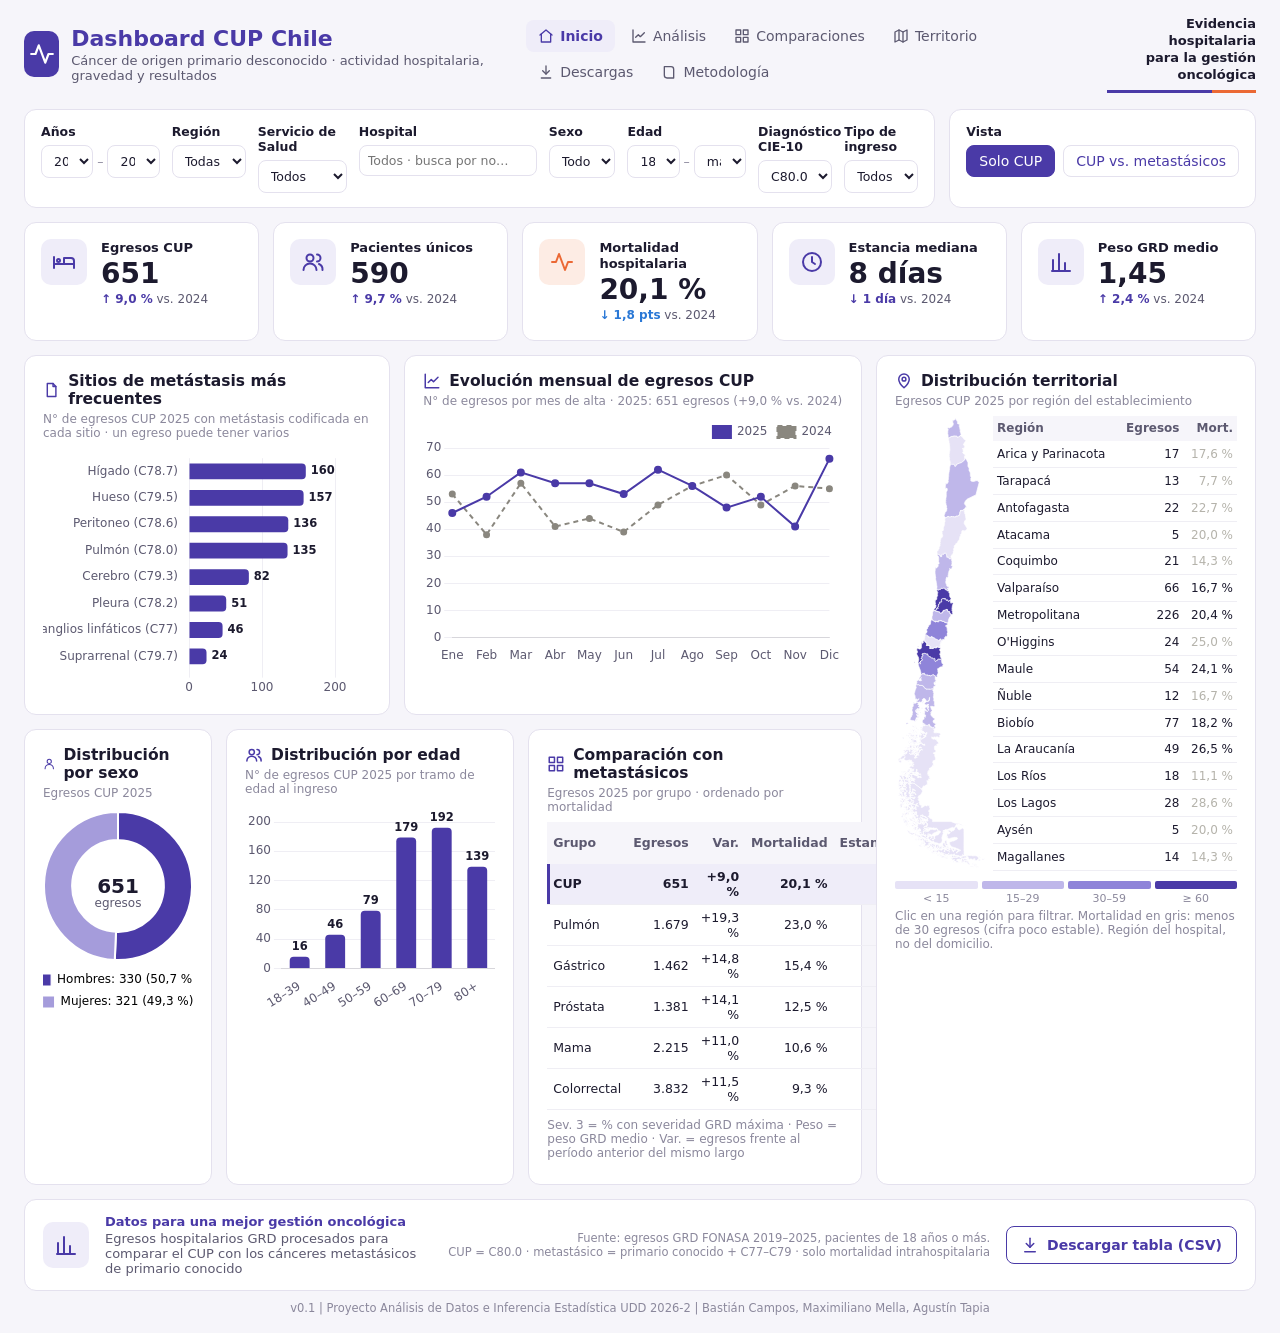
==== dashboard/index.html @ 120305f3 "Primera entrega (dashboard funcional)" ====
<!DOCTYPE html>
<html lang="es">
<head>
  <meta charset="utf-8">
  <meta name="viewport" content="width=device-width, initial-scale=1">
  <title>Dashboard CUP Chile (v0.1)</title>
  <link rel="stylesheet" href="css/estilos.css">
</head>
<body>

<header class="encabezado">
  <div class="marca">
    <div class="logo">
      <svg viewBox="0 0 24 24"><polyline points="2 12 6 12 9 4 15 20 18 12 22 12"/></svg>
    </div>
    <div>
      <h1>Dashboard CUP Chile</h1>
      <p>Cáncer de origen primario desconocido · actividad hospitalaria, gravedad y resultados</p>
    </div>
  </div>

  <nav class="pestanas">
    <button class="pestana activa" data-seccion="inicio">
      <svg viewBox="0 0 24 24"><path d="M3 10.5 12 3l9 7.5"/><path d="M5 9v12h14V9"/></svg>Inicio</button>
    <button class="pestana" data-seccion="analisis">
      <svg viewBox="0 0 24 24"><path d="M3 3v18h18"/><polyline points="7 14 11 10 14 13 20 7"/></svg>Análisis</button>
    <button class="pestana" data-seccion="comparaciones">
      <svg viewBox="0 0 24 24"><rect x="3" y="3" width="7" height="7"/><rect x="14" y="3" width="7" height="7"/><rect x="3" y="14" width="7" height="7"/><rect x="14" y="14" width="7" height="7"/></svg>Comparaciones</button>
    <button class="pestana" data-seccion="territorio">
      <svg viewBox="0 0 24 24"><polygon points="3 6 9 3 15 6 21 3 21 18 15 21 9 18 3 21"/><path d="M9 3v15"/><path d="M15 6v15"/></svg>Territorio</button>
    <button class="pestana" data-seccion="descargas">
      <svg viewBox="0 0 24 24"><path d="M12 3v12"/><polyline points="7 10 12 15 17 10"/><path d="M5 21h14"/></svg>Descargas</button>
    <button class="pestana" data-seccion="metodologia">
      <svg viewBox="0 0 24 24"><path d="M5 4h10a4 4 0 0 1 4 4v13H9a4 4 0 0 1-4-4z"/></svg>Metodología</button>
  </nav>

  <div class="lema">Evidencia hospitalaria<br>para la gestión oncológica</div>
</header>

<main>

<!-- ===================== INICIO ===================== -->
<section id="inicio" class="seccion activa">

  <div class="fila-filtros">
    <div class="tarjeta filtros">
      <label>Años
        <span class="rango">
          <select id="f-anio-desde" aria-label="Desde el año"></select>
          <span>–</span>
          <select id="f-anio-hasta" aria-label="Hasta el año"></select>
        </span>
      </label>
      <label>Región
        <select id="f-region"><option value="0">Todas</option></select>
      </label>
      <label>Servicio de Salud
        <select id="f-servicio"><option value="-1">Todos</option></select>
      </label>
      <div class="campo">
        <label for="f-hospital">Hospital</label>
        <div class="buscador">
          <input id="f-hospital" type="text" placeholder="Todos · busca por nombre o código" autocomplete="off"
                 role="combobox" aria-expanded="false" aria-controls="lista-hospitales" aria-autocomplete="list">
          <button type="button" id="limpiar-hospital" class="limpiar" aria-label="Quitar hospital" hidden>×</button>
          <ul id="lista-hospitales" class="lista-buscador" role="listbox" hidden></ul>
        </div>
      </div>
      <label>Sexo
        <select id="f-sexo">
          <option value="-1">Todos</option>
          <option value="1">Mujeres</option>
          <option value="0">Hombres</option>
        </select>
      </label>
      <label>Edad
        <span class="rango">
          <select id="f-edad-desde" aria-label="Desde la edad"></select>
          <span>–</span>
          <select id="f-edad-hasta" aria-label="Hasta la edad"></select>
        </span>
      </label>
      <label>Diagnóstico CIE-10
        <select id="f-diagnostico">
          <option value="c800">C80.0</option>
          <option value="c809">C80.0 + C80.9</option>
        </select>
      </label>
      <label>Tipo de ingreso
        <select id="f-ingreso">
          <option value="-1">Todos</option>
          <option value="0">Urgencia</option>
          <option value="1">Programada</option>
        </select>
      </label>
    </div>

    <div class="tarjeta vista">
      <span class="etiqueta">Vista</span>
      <div class="botones-vista">
        <button id="vista-cup" class="boton-vista activo">Solo CUP</button>
        <button id="vista-comparar" class="boton-vista">CUP vs. metastásicos</button>
      </div>
    </div>
  </div>

  <div class="fila-kpi">
    <div class="tarjeta kpi">
      <div class="icono"><svg viewBox="0 0 24 24"><path d="M2 18V7"/><path d="M2 14h20v4"/><path d="M22 14v-3a3 3 0 0 0-3-3h-7v6"/><circle cx="6.5" cy="10.5" r="1.5"/></svg></div>
      <div><span class="kpi-nombre">Egresos CUP</span><div class="kpi-valor" id="kpi-egresos">–</div><div class="kpi-var" id="var-egresos"></div><div class="kpi-ref" id="ref-egresos"></div></div>
    </div>
    <div class="tarjeta kpi">
      <div class="icono"><svg viewBox="0 0 24 24"><circle cx="9" cy="8" r="3.5"/><path d="M2.5 20a6.5 6.5 0 0 1 13 0"/><path d="M16 4.5a3.5 3.5 0 0 1 0 7"/><path d="M18 14a6 6 0 0 1 3.5 6"/></svg></div>
      <div><span class="kpi-nombre">Pacientes únicos</span><div class="kpi-valor" id="kpi-pacientes">–</div><div class="kpi-var" id="var-pacientes"></div><div class="kpi-ref" id="ref-pacientes"></div></div>
    </div>
    <div class="tarjeta kpi">
      <div class="icono naranjo"><svg viewBox="0 0 24 24"><polyline points="2 12 6 12 9 4 15 20 18 12 22 12"/></svg></div>
      <div><span class="kpi-nombre">Mortalidad hospitalaria</span><div class="kpi-valor" id="kpi-mortalidad">–</div><div class="kpi-var" id="var-mortalidad"></div><div class="kpi-ref" id="ref-mortalidad"></div></div>
    </div>
    <div class="tarjeta kpi">
      <div class="icono"><svg viewBox="0 0 24 24"><circle cx="12" cy="12" r="9"/><polyline points="12 7 12 12 15 14"/></svg></div>
      <div><span class="kpi-nombre">Estancia mediana</span><div class="kpi-valor" id="kpi-estada">–</div><div class="kpi-var" id="var-estada"></div><div class="kpi-ref" id="ref-estada"></div></div>
    </div>
    <div class="tarjeta kpi">
      <div class="icono"><svg viewBox="0 0 24 24"><path d="M4 20V10"/><path d="M10 20V4"/><path d="M16 20v-7"/><path d="M3 21h18"/></svg></div>
      <div><span class="kpi-nombre">Peso GRD medio</span><div class="kpi-valor" id="kpi-peso">–</div><div class="kpi-var" id="var-peso"></div><div class="kpi-ref" id="ref-peso"></div></div>
    </div>
  </div>

  <div class="cuerpo">
    <div class="columna-principal">
      <div class="fila-a">
        <div class="tarjeta panel">
          <h2><svg viewBox="0 0 24 24"><path d="M14 3H6v18h12V7z"/><path d="M14 3v4h4"/></svg>Sitios de metástasis más frecuentes</h2>
          <p class="nota" id="nota-sitios"></p>
          <div class="caja-grafico alto-sitios"><canvas id="g-sitios"></canvas></div>
        </div>
        <div class="tarjeta panel">
          <h2><svg viewBox="0 0 24 24"><path d="M3 3v18h18"/><polyline points="7 14 11 10 14 13 20 7"/></svg>Evolución mensual de egresos CUP</h2>
          <p class="nota" id="nota-mensual"></p>
          <div class="caja-grafico alto-mensual"><canvas id="g-mensual"></canvas></div>
        </div>
      </div>

      <div class="fila-b">
        <div class="tarjeta panel">
          <h2><svg viewBox="0 0 24 24"><circle cx="12" cy="7" r="4"/><path d="M4 21a8 8 0 0 1 16 0"/></svg>Distribución por sexo</h2>
          <p class="nota" id="nota-sexo"></p>
          <div class="caja-grafico alto-sexo"><canvas id="g-sexo"></canvas></div>
        </div>
        <div class="tarjeta panel">
          <h2><svg viewBox="0 0 24 24"><circle cx="9" cy="8" r="3.5"/><path d="M2.5 20a6.5 6.5 0 0 1 13 0"/><path d="M16 4.5a3.5 3.5 0 0 1 0 7"/><path d="M18 14a6 6 0 0 1 3.5 6"/></svg>Distribución por edad</h2>
          <p class="nota" id="nota-edad"></p>
          <div class="caja-grafico alto-edad"><canvas id="g-edad"></canvas></div>
        </div>
        <div class="tarjeta panel">
          <h2><svg viewBox="0 0 24 24"><rect x="3" y="3" width="7" height="7"/><rect x="14" y="3" width="7" height="7"/><rect x="3" y="14" width="7" height="7"/><rect x="14" y="14" width="7" height="7"/></svg>Comparación con metastásicos</h2>
          <p class="nota" id="nota-tabla"></p>
          <table class="tabla" id="tabla-comparacion"></table>
          <p class="nota pie-tabla">Sev. 3 = % con severidad GRD máxima · Peso = peso GRD medio · Var. = egresos frente al período anterior del mismo largo</p>
        </div>
      </div>
    </div>

    <div class="tarjeta panel territorio">
      <h2><svg viewBox="0 0 24 24"><path d="M12 21s-7-6.2-7-11.5a7 7 0 0 1 14 0C19 14.8 12 21 12 21z"/><circle cx="12" cy="9.5" r="2.5"/></svg>Distribución territorial</h2>
      <p class="nota" id="nota-mapa"></p>
      <div class="territorio-cuerpo">
        <div class="mapa" id="mapa"></div>
        <table class="tabla tabla-regiones" id="tabla-regiones"></table>
      </div>
      <div class="leyenda-mapa" id="leyenda-mapa"></div>
      <p class="nota">Clic en una región para filtrar. Mortalidad en gris: menos de 30 egresos (cifra poco estable). Región del hospital, no del domicilio.</p>
    </div>
  </div>
</section>

<!-- ===================== PESTAÑAS EN DESARROLLO ===================== -->
<section id="analisis" class="seccion">
  <div class="tarjeta en-desarrollo">
    <h2>Análisis · en desarrollo</h2>
    <p>Esta pestaña mostrará el detalle clínico del CUP. Planificado para la semana 11:</p>
    <ul>
      <li>Trayectoria del paciente: por dónde llega, qué especialidad lo atiende y cómo sale (diagrama de flujo).</li>
      <li>Sitios de metástasis y mortalidad según cada sitio.</li>
      <li>Diagnóstico principal de las hospitalizaciones por CUP.</li>
    </ul>
    <p class="nota">Los gráficos ya están hechos en el notebook del proyecto (preguntas P2, P4 y P5); falta pasarlos al dashboard.</p>
  </div>
</section>

<section id="comparaciones" class="seccion">
  <div class="tarjeta en-desarrollo">
    <h2>Comparaciones · en desarrollo</h2>
    <p>Comparación del CUP con los cinco cánceres metastásicos. Planificado para la semana 11:</p>
    <ul>
      <li>Mortalidad "de cada 100" con su margen de error.</li>
      <li>Mortalidad ajustada por edad, sexo, gravedad y tipo de ingreso (regresión logística).</li>
      <li>Estadía, UCI y pabellón por grupo.</li>
    </ul>
  </div>
</section>

<section id="territorio" class="seccion">
  <div class="tarjeta en-desarrollo">
    <h2>Territorio · en desarrollo</h2>
    <p>Vista territorial ampliada. Planificado para la semana 11:</p>
    <ul>
      <li>Mapa por región con selector de indicador (mortalidad, peso del CUP, alta por oncología, estadía).</li>
      <li>Gráfico de embudo de la mortalidad por Servicio de Salud.</li>
      <li>Filtro por hospital (pendiente: nombres de establecimientos del DEIS).</li>
    </ul>
  </div>
</section>

<!-- ===================== DESCARGAS ===================== -->
<section id="descargas" class="seccion">
  <div class="tarjeta panel filtros-activos">
    <div class="cabeza-descarga">
      <div>
        <h2><svg viewBox="0 0 24 24"><polygon points="3 4 21 4 14 12.5 14 20 10 18 10 12.5"/></svg>Filtros aplicados</h2>
        <p class="nota">Todas las descargas usan los filtros elegidos en Inicio.</p>
      </div>
      <button class="boton-vista" id="ir-filtros">Cambiar filtros</button>
    </div>
    <div class="chips" id="chips-filtros"></div>
  </div>

  <div class="fila-descargas">
    <div class="tarjeta panel">
      <h2><svg viewBox="0 0 24 24"><rect x="3" y="3" width="18" height="18" rx="2"/><path d="M3 9h18"/><path d="M3 15h18"/><path d="M9 3v18"/></svg>Egresos filtrados (CSV)</h2>
      <p class="nota">Una fila por egreso, con sus variables principales. Separador ";" y coma decimal (se abre directo en Excel).</p>
      <div class="opciones-grupo">
        <label><input type="radio" name="d-grupo" value="cup" checked> Solo CUP</label>
        <label><input type="radio" name="d-grupo" value="todos"> CUP y los 5 metastásicos</label>
      </div>
      <p class="resumen-descarga" id="resumen-egresos"></p>
      <div class="vista-previa"><table class="tabla" id="previa-egresos"></table></div>
      <button class="boton-descarga" id="descargar-egresos">
        <svg viewBox="0 0 24 24"><path d="M12 3v12"/><polyline points="7 10 12 15 17 10"/><path d="M5 21h14"/></svg>Descargar egresos (CSV)</button>
    </div>

    <div class="columna-descargas">
      <div class="tarjeta panel">
        <h2><svg viewBox="0 0 24 24"><path d="M3 3v18h18"/><rect x="7" y="10" width="3" height="7"/><rect x="13" y="6" width="3" height="11"/></svg>Resumen por grupo (CSV)</h2>
        <p class="nota">La tabla "Comparación con metastásicos": egresos, variación, mortalidad, estancia, severidad y peso GRD de cada grupo.</p>
        <button class="boton-descarga" id="descargar-resumen">
          <svg viewBox="0 0 24 24"><path d="M12 3v12"/><polyline points="7 10 12 15 17 10"/><path d="M5 21h14"/></svg>Descargar resumen (CSV)</button>
      </div>
      <div class="tarjeta panel">
        <h2><svg viewBox="0 0 24 24"><path d="M6 9V3h12v6"/><rect x="3" y="9" width="18" height="8" rx="2"/><path d="M6 14h12v7H6z"/></svg>Vista del dashboard (PDF)</h2>
        <p class="nota">Descarga una captura de la pestaña Inicio con los filtros actuales, en una sola página.</p>
        <button class="boton-descarga" id="descargar-pdf">
          <svg viewBox="0 0 24 24"><path d="M12 3v12"/><polyline points="7 10 12 15 17 10"/><path d="M5 21h14"/></svg>Guardar vista en PDF</button>
      </div>
    </div>
  </div>
</section>

<section id="metodologia" class="seccion">
  <div class="tarjeta en-desarrollo metodologia">
    <h2>Metodología</h2>
    <h3>Fuente</h3>
    <p>Bases públicas de egresos hospitalarios GRD de FONASA, años 2019 a 2025 (hospitales públicos). Cada registro es una hospitalización (egreso).</p>
    <h3>Grupos</h3>
    <ul>
      <li><b>CUP:</b> egresos con el código C80.0 (tumor maligno de sitio primario desconocido) en cualquiera de los 35 diagnósticos.</li>
      <li><b>Metastásicos:</b> pulmón (C34), colorrectal (C18–C20), mama (C50), próstata (C61) y gástrico (C16), solo si además tienen un código de metástasis (C77–C79).</li>
      <li><b>C80.9:</b> se usa solo como análisis de sensibilidad (filtro "C80.0 + C80.9").</li>
      <li>Solo pacientes de 18 años o más. En 2025 la edad es el punto medio del tramo de 5 años.</li>
    </ul>
    <h3>Indicadores</h3>
    <ul>
      <li><b>Mortalidad:</b> egresos con condición de alta "fallecido" de cada 100.</li>
      <li><b>Estancia:</b> días entre el ingreso y el alta; se usa la mediana.</li>
      <li><b>Peso GRD:</b> consumo relativo de recursos de la hospitalización.</li>
    </ul>
    <h3>Limitaciones</h3>
    <ul>
      <li>Solo muertes dentro del hospital y solo hospitales públicos.</li>
      <li>La región y el Servicio de Salud son los del hospital según el DEIS (desde su código), no los del domicilio del paciente. La columna SERVICIO_SALUD de la base no coincide con el hospital en cerca del 5 % de los egresos, por eso no se usa; esto mueve el 1 % de los egresos de región respecto del notebook.</li>
      <li>Hospital: la base trae solo el código del establecimiento; el nombre sale del listado oficial del DEIS y se corroboró con otras dos fuentes del MINSAL (detalle en BD/referencias). El código 107101 corresponde al Hospital San Martín de Quillota hasta octubre de 2022 y luego al Biprovincial Quillota-Petorca.</li>
      <li>El ID del paciente cambia entre 2020 y 2021: los pacientes únicos se cuentan dentro de cada año (en un rango que cruce 2020–2021 un mismo paciente puede contarse dos veces).</li>
    </ul>
  </div>
</section>

</main>

<footer class="tarjeta pie">
  <div class="icono"><svg viewBox="0 0 24 24"><path d="M4 20V10"/><path d="M10 20V4"/><path d="M16 20v-7"/><path d="M3 21h18"/></svg></div>
  <div class="pie-texto">
    <b>Datos para una mejor gestión oncológica</b>
    <span>Egresos hospitalarios GRD procesados para comparar el CUP con los cánceres metastásicos de primario conocido</span>
  </div>
  <div class="pie-fuente">
    Fuente: egresos GRD FONASA 2019–2025, pacientes de 18 años o más.<br>
    CUP = C80.0 · metastásico = primario conocido + C77–C79 · solo mortalidad intrahospitalaria
  </div>
  <button id="descargar" class="boton-descarga">
    <svg viewBox="0 0 24 24"><path d="M12 3v12"/><polyline points="7 10 12 15 17 10"/><path d="M5 21h14"/></svg>Descargar tabla (CSV)</button>
</footer>
<p class="creditos">v0.1 | Proyecto Análisis de Datos e Inferencia Estadística UDD 2026-2 | Bastián Campos, Maximiliano Mella, Agustín Tapia</p>

<div id="tooltip-mapa" class="tooltip"></div>

<script src="lib/chart.umd.min.js"></script>
<script src="lib/html2canvas.min.js"></script>
<script src="lib/jspdf.umd.min.js"></script>
<script src="datos/datos.js"></script>
<script src="datos/regiones.js"></script>
<script src="js/app.js"></script>
</body>
</html>
---- dashboard/css/estilos.css ----
/* Dashboard CUP Chile – estilos (v0.1)
   Colores del proyecto: violeta = CUP, naranjo = muerte / empeora, gris = contexto */
:root {
  --violeta: #4a3aa7;
  --violeta-claro: #a59cdb;
  --violeta-fondo: #efedf9;
  --naranjo: #eb6834;
  --azul: #2a78d6;
  --gris: #8a877f;
  --fondo: #f6f5fa;
  --tarjeta: #ffffff;
  --borde: #e4e1ee;
  --tinta: #1c1a2e;
  --texto-2: #5c5970;
  --texto-3: #8b889c;
}

* { box-sizing: border-box; }

body {
  margin: 0;
  background: var(--fondo);
  color: var(--tinta);
  font-family: "Inter", "Segoe UI", system-ui, -apple-system, sans-serif;
  font-size: 14px;
}

svg { width: 18px; height: 18px; fill: none; stroke: currentColor; stroke-width: 2; stroke-linecap: round; stroke-linejoin: round; }

.aviso {
  background: #fff4e5;
  color: #7a4b00;
  font-size: 12.5px;
  text-align: center;
  padding: 5px 10px;
  border-bottom: 1px solid #f3dcb5;
}

/* ---------- encabezado ---------- */
.encabezado {
  display: flex;
  align-items: center;
  justify-content: space-between;
  gap: 24px;
  padding: 16px 24px 8px;
}
.marca { display: flex; align-items: center; gap: 12px; }
.logo {
  width: 46px; height: 46px; border-radius: 10px;
  background: var(--violeta); color: white;
  display: grid; place-items: center;
}
.logo svg { width: 26px; height: 26px; }
.marca h1 { margin: 0; font-size: 22px; color: var(--violeta); font-weight: 700; }
.marca p { margin: 2px 0 0; color: var(--texto-2); font-size: 13px; }

.pestanas { display: flex; gap: 4px; flex-wrap: wrap; }
.pestana {
  display: flex; align-items: center; gap: 6px;
  border: none; background: none; cursor: pointer;
  padding: 8px 12px; border-radius: 8px;
  font: inherit; color: var(--texto-2);
}
.pestana svg { width: 16px; height: 16px; }
.pestana:hover { background: #ecebf3; }
.pestana.activa { background: var(--violeta-fondo); color: var(--violeta); font-weight: 600; }

.lema {
  text-align: right; font-size: 13px; font-weight: 600; line-height: 1.3;
  padding-bottom: 6px;
  border-bottom: 3px solid;
  border-image: linear-gradient(90deg, var(--violeta) 70%, var(--naranjo) 70%) 1;
}

main { padding: 8px 24px 0; }
.seccion { display: none; }
.seccion.activa { display: block; }

.tarjeta {
  background: var(--tarjeta);
  border: 1px solid var(--borde);
  border-radius: 12px;
}

/* ---------- filtros ---------- */
.fila-filtros { display: flex; gap: 14px; }
.filtros {
  flex: 1;
  display: grid;
  /* años, región, servicio, hospital, sexo, edad, diagnóstico, ingreso: años y edad llevan dos selectores */
  grid-template-columns: 1.6fr 1fr 1.2fr 2.4fr 0.9fr 1.6fr 1fr 1fr;
  gap: 12px;
  padding: 14px 16px;
}
.rango { display: flex; align-items: center; gap: 4px; }
.rango select { flex: 1; }
.rango span { font-weight: 400; color: var(--texto-3); }
.filtros label, .filtros .campo { display: flex; flex-direction: column; gap: 6px; font-size: 12.5px; font-weight: 600; min-width: 0; }

/* buscador de hospital: campo de texto con lista desplegable */
.buscador { position: relative; }
.buscador input {
  width: 100%; font: inherit; font-weight: 400;
  padding: 7px 26px 7px 8px;
  border: 1px solid var(--borde); border-radius: 8px;
  background: white; color: var(--tinta);
  text-overflow: ellipsis;
}
.buscador input:focus { outline: 2px solid var(--violeta-claro); outline-offset: -1px; }
.buscador input.elegido { border-color: var(--violeta); background: var(--violeta-fondo); }
.limpiar {
  position: absolute; right: 4px; top: 50%; transform: translateY(-50%);
  border: none; background: none; cursor: pointer; font-size: 17px; line-height: 1; color: var(--texto-3); padding: 2px 5px;
}
.limpiar:hover { color: var(--tinta); }
.lista-buscador {
  position: absolute; z-index: 20; top: calc(100% + 4px); left: 0;
  width: max(100%, 440px); max-height: 300px; overflow-y: auto;
  margin: 0; padding: 4px; list-style: none;
  background: white; border: 1px solid var(--borde); border-radius: 10px;
  box-shadow: 0 8px 24px rgba(28, 26, 46, 0.12);
  font-weight: 400;
}
.lista-buscador li { display: flex; gap: 10px; align-items: baseline; padding: 6px 8px; border-radius: 6px; cursor: pointer; }
.lista-buscador li.activo { background: var(--violeta-fondo); }
.lista-buscador li.actual { font-weight: 600; color: var(--violeta); }
.lista-buscador .codigo { flex: none; font-size: 11.5px; color: var(--texto-3); font-variant-numeric: tabular-nums; }
.lista-buscador mark { background: #fde7b0; color: inherit; border-radius: 2px; }
.lista-buscador .vacio { color: var(--texto-3); cursor: default; }
select {
  font: inherit; font-weight: 400;
  padding: 7px 8px;
  border: 1px solid var(--borde); border-radius: 8px;
  background: white; color: var(--tinta);
  min-width: 0;
}
select:disabled { background: #f3f2f6; color: var(--texto-3); }

.vista { padding: 14px 16px; display: flex; flex-direction: column; gap: 6px; }
.etiqueta { font-size: 12.5px; font-weight: 600; }
.botones-vista { display: flex; gap: 8px; }
.boton-vista {
  font: inherit; cursor: pointer;
  padding: 7px 12px; border-radius: 8px;
  border: 1px solid var(--borde); background: white; color: var(--violeta);
}
.boton-vista.activo { background: var(--violeta); color: white; border-color: var(--violeta); }

/* ---------- KPI ---------- */
.fila-kpi { display: grid; grid-template-columns: repeat(5, 1fr); gap: 14px; margin-top: 14px; }
.kpi { display: flex; gap: 14px; padding: 16px; align-items: flex-start; }
.icono {
  width: 46px; height: 46px; flex: none; border-radius: 10px;
  background: var(--violeta-fondo); color: var(--violeta);
  display: grid; place-items: center;
}
.icono svg { width: 24px; height: 24px; }
.icono.naranjo { background: #fdece4; color: var(--naranjo); }
.kpi-nombre { font-size: 13px; font-weight: 600; }
.kpi-valor { font-size: 28px; font-weight: 700; margin-top: 2px; }
.kpi-var { font-size: 12px; color: var(--texto-2); margin-top: 2px; }
.kpi-var .sube-mal { color: #c4501f; font-weight: 600; }
.kpi-var .baja-bien { color: var(--azul); font-weight: 600; }
.kpi-var .neutro { color: var(--violeta); font-weight: 600; }
.kpi-ref { font-size: 12px; color: var(--texto-3); margin-top: 2px; }

/* ---------- paneles ---------- */
.cuerpo { display: grid; grid-template-columns: 1fr 380px; gap: 14px; margin-top: 14px; }
.columna-principal { display: flex; flex-direction: column; gap: 14px; min-width: 0; }
.fila-a { display: grid; grid-template-columns: 0.8fr 1fr; gap: 14px; }
.fila-b { display: grid; grid-template-columns: 0.62fr 0.95fr 1.1fr; gap: 14px; }

.panel { padding: 16px 18px; min-width: 0; }
.panel h2 { display: flex; align-items: center; gap: 8px; margin: 0; font-size: 15.5px; }
.panel h2 svg { color: var(--violeta); }
.nota { color: var(--texto-3); font-size: 12px; margin: 4px 0 8px; }

.caja-grafico { position: relative; }
.alto-sitios { height: 250px; }
.alto-mensual { height: 250px; }
.alto-sexo { height: 210px; }
.alto-edad { height: 210px; }

/* ---------- tablas ---------- */
.tabla { width: 100%; border-collapse: collapse; font-size: 12.5px; }
.tabla th { text-align: right; font-weight: 600; color: var(--texto-2); padding: 6px 6px; background: #f6f5fa; }
.tabla th:first-child, .tabla td:first-child { text-align: left; }
.tabla td { text-align: right; padding: 5px 6px; border-bottom: 1px solid #efeef4; font-variant-numeric: tabular-nums; }
.tabla tr.fila-cup td { background: var(--violeta-fondo); font-weight: 600; }
.tabla tr.fila-cup td:first-child { box-shadow: inset 3px 0 0 var(--violeta); }
.tabla .poco { color: #b5b3ab; }
.pie-tabla { margin-top: 8px; }

/* ---------- territorio ---------- */
.territorio-cuerpo { display: flex; gap: 8px; }
.mapa { width: 90px; flex: none; }
.mapa svg { width: 90px; height: auto; stroke: white; stroke-width: 0.6; }
.mapa path { cursor: pointer; }
.mapa path:hover { stroke: var(--tinta); stroke-width: 1.2; }
.mapa path.elegida { stroke: var(--naranjo); stroke-width: 1.5; }
.tabla-regiones td, .tabla-regiones th { padding: 3.5px 4px; font-size: 12px; white-space: nowrap; }
.tabla-regiones tr { cursor: pointer; }
.tabla-regiones tr:hover td { background: #f6f5fa; }
.tabla-regiones tr.elegida td { background: var(--violeta-fondo); font-weight: 600; }
.leyenda-mapa { display: flex; gap: 4px; margin-top: 10px; font-size: 11px; color: var(--texto-3); }
.leyenda-mapa div { flex: 1; text-align: center; }
.leyenda-mapa span { display: block; height: 8px; border-radius: 2px; margin-bottom: 3px; }

.tooltip {
  position: fixed; pointer-events: none; display: none;
  background: var(--tinta); color: white; font-size: 12px;
  padding: 6px 9px; border-radius: 6px; line-height: 1.4;
}

/* ---------- en desarrollo / metodología ---------- */
.en-desarrollo { padding: 24px 28px; max-width: 900px; margin-top: 8px; }
.en-desarrollo h2 { margin-top: 0; color: var(--violeta); }
.en-desarrollo li { margin-bottom: 6px; }
.metodologia h3 { margin-bottom: 4px; font-size: 15px; }

/* ---------- descargas ---------- */
.filtros-activos { margin-top: 8px; }
.cabeza-descarga { display: flex; justify-content: space-between; align-items: flex-start; gap: 12px; }
.chips { display: flex; flex-wrap: wrap; gap: 8px; margin-top: 4px; }
.chip { font-size: 12.5px; padding: 5px 10px; border-radius: 999px; background: #f3f2f6; color: var(--texto-2); }
.chip b { color: var(--tinta); font-weight: 600; }
.chip.activo { background: var(--violeta-fondo); }
.chip.activo b { color: var(--violeta); }
.fila-descargas { display: grid; grid-template-columns: 1.6fr 1fr; gap: 14px; margin-top: 14px; }
.columna-descargas { display: flex; flex-direction: column; gap: 14px; }
.fila-descargas .boton-descarga { margin-top: 12px; }
.opciones-grupo { display: flex; gap: 18px; margin: 4px 0 8px; font-size: 13px; }
.opciones-grupo input { accent-color: var(--violeta); }
.resumen-descarga { font-size: 13px; margin: 0 0 8px; }
.vista-previa { overflow-x: auto; }
.vista-previa .tabla td, .vista-previa .tabla th { white-space: nowrap; }

/* ---------- pie ---------- */
.pie {
  display: flex; align-items: center; gap: 16px;
  margin: 14px 24px 0; padding: 14px 18px;
}
.pie-texto { flex: 1; display: flex; flex-direction: column; gap: 2px; font-size: 13px; }
.pie-texto b { color: var(--violeta); }
.pie-texto span { color: var(--texto-2); }
.pie-fuente { font-size: 11.5px; color: var(--texto-3); text-align: right; }
.boton-descarga {
  display: flex; align-items: center; gap: 8px; cursor: pointer;
  font: inherit; font-weight: 600; color: var(--violeta);
  background: white; border: 1.5px solid var(--violeta); border-radius: 8px; padding: 9px 14px;
}
.boton-descarga:hover { background: var(--violeta-fondo); }
.boton-descarga:disabled { opacity: 0.5; cursor: default; background: white; }
.creditos { text-align: center; font-size: 11.5px; color: var(--texto-3); margin: 10px 0 18px; }

/* pantallas angostas: se apila todo (pendiente revisar en celular) */
@media (max-width: 1200px) {
  .filtros { grid-template-columns: repeat(4, 1fr); }
  .fila-kpi { grid-template-columns: repeat(3, 1fr); }
  .cuerpo { grid-template-columns: 1fr; }
  .fila-a, .fila-b, .fila-descargas { grid-template-columns: 1fr; }
}

/* impresión con Ctrl+P: solo la pestaña Inicio, sin controles (el botón de PDF usa una captura, ver guardarPDF) */
@media print {
  @page { size: landscape; margin: 10mm; }
  body { background: white; }
  .pestanas, .lema, .vista, .boton-descarga, .creditos { display: none; }
  .seccion { display: none !important; }
  #inicio { display: block !important; }
  .tarjeta { break-inside: avoid; }
  select, .buscador input { appearance: none; border-color: transparent; padding-left: 0; background: none; }
  .limpiar, .lista-buscador { display: none; }
}
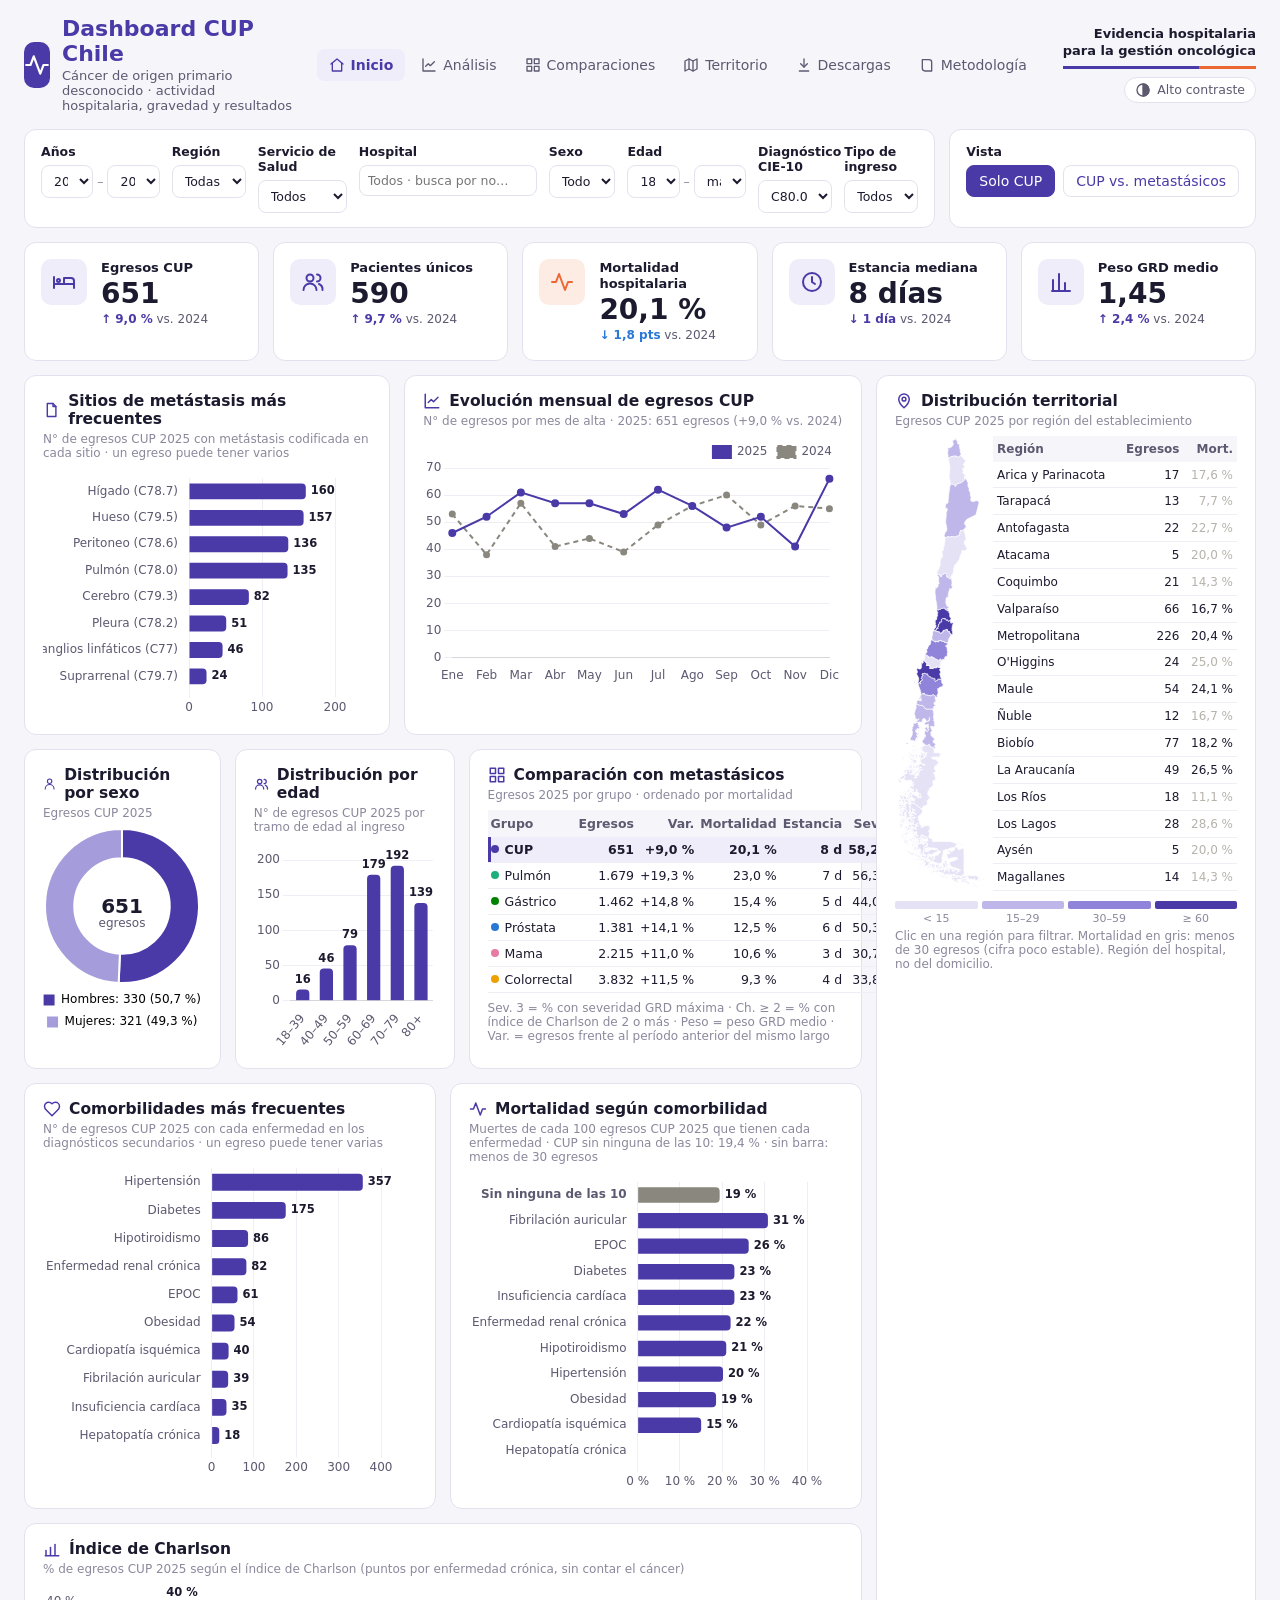
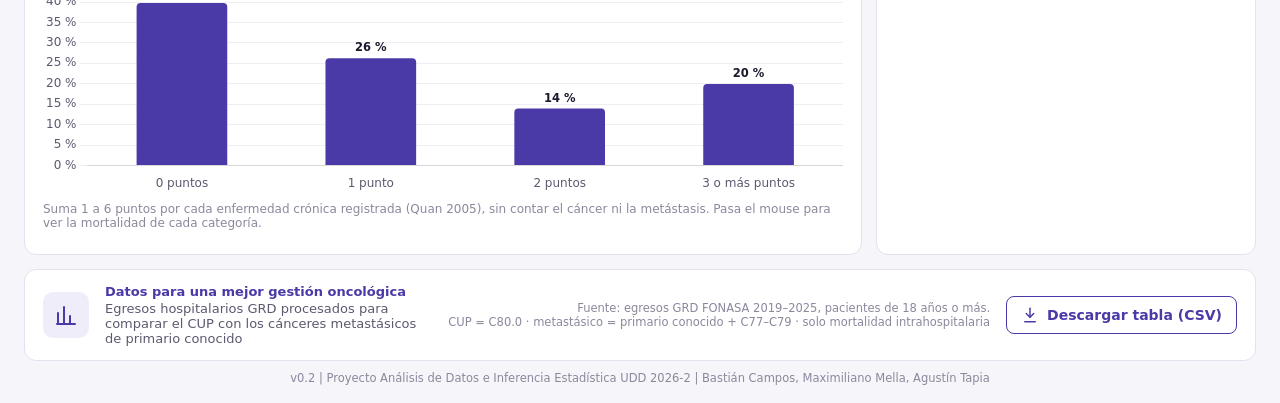
==== commit 850453e1: "Comorbilidades, regresión lineal de estadía, colores por cáncer y alto contraste - Notebook: P12 (co" ====
--- a/dashboard/index.html
+++ b/dashboard/index.html
@@ -3,8 +3,17 @@
 <head>
   <meta charset="utf-8">
   <meta name="viewport" content="width=device-width, initial-scale=1">
-  <title>Dashboard CUP Chile (v0.1)</title>
+  <title>Dashboard CUP Chile (v0.2)</title>
   <link rel="stylesheet" href="css/estilos.css">
+  <script>
+    // Alto contraste antes de dibujar (evita el parpadeo): preferencia guardada o, si no hay, la del sistema
+    (function () {
+      var modo = null;
+      try { modo = localStorage.getItem('dashboard-cup-contraste'); } catch (e) { /* sin almacenamiento */ }
+      if (!modo) modo = window.matchMedia && matchMedia('(prefers-contrast: more)').matches ? 'alto' : 'normal';
+      document.documentElement.dataset.contraste = modo;
+    })();
+  </script>
 </head>
 <body>
 
@@ -34,7 +43,11 @@
       <svg viewBox="0 0 24 24"><path d="M5 4h10a4 4 0 0 1 4 4v13H9a4 4 0 0 1-4-4z"/></svg>Metodología</button>
   </nav>
 
-  <div class="lema">Evidencia hospitalaria<br>para la gestión oncológica</div>
+  <div class="extremo">
+    <div class="lema">Evidencia hospitalaria<br>para la gestión oncológica</div>
+    <button type="button" id="alto-contraste" class="boton-contraste" aria-pressed="false">
+      <svg viewBox="0 0 24 24"><circle cx="12" cy="12" r="9"/><path d="M12 3a9 9 0 0 1 0 18z" fill="currentColor"/></svg>Alto contraste</button>
+  </div>
 </header>
 
 <main>
@@ -157,7 +170,29 @@
           <h2><svg viewBox="0 0 24 24"><rect x="3" y="3" width="7" height="7"/><rect x="14" y="3" width="7" height="7"/><rect x="3" y="14" width="7" height="7"/><rect x="14" y="14" width="7" height="7"/></svg>Comparación con metastásicos</h2>
           <p class="nota" id="nota-tabla"></p>
           <table class="tabla" id="tabla-comparacion"></table>
-          <p class="nota pie-tabla">Sev. 3 = % con severidad GRD máxima · Peso = peso GRD medio · Var. = egresos frente al período anterior del mismo largo</p>
+          <p class="nota pie-tabla">Sev. 3 = % con severidad GRD máxima · Ch. ≥ 2 = % con índice de Charlson de 2 o más · Peso = peso GRD medio · Var. = egresos frente al período anterior del mismo largo</p>
+        </div>
+      </div>
+
+      <div class="fila-c">
+        <div class="tarjeta panel">
+          <h2><svg viewBox="0 0 24 24"><path d="M19 14c1.5-1.5 3-3.2 3-5.5A5.5 5.5 0 0 0 16.5 3c-1.8 0-3 .5-4.5 2-1.5-1.5-2.7-2-4.5-2A5.5 5.5 0 0 0 2 8.5c0 2.3 1.5 4 3 5.5l7 7z"/></svg>Comorbilidades más frecuentes</h2>
+          <p class="nota" id="nota-comorb"></p>
+          <div class="caja-grafico alto-comorb"><canvas id="g-comorb"></canvas></div>
+        </div>
+        <div class="tarjeta panel">
+          <h2><svg viewBox="0 0 24 24"><polyline points="2 12 6 12 9 4 15 20 18 12 22 12"/></svg>Mortalidad según comorbilidad</h2>
+          <p class="nota" id="nota-mortcomorb"></p>
+          <div class="caja-grafico alto-comorb"><canvas id="g-mortcomorb"></canvas></div>
+        </div>
+      </div>
+
+      <div class="fila-d">
+        <div class="tarjeta panel">
+          <h2><svg viewBox="0 0 24 24"><path d="M4 20V14"/><path d="M10 20V10"/><path d="M16 20V6"/><path d="M3 21h18"/></svg>Índice de Charlson</h2>
+          <p class="nota" id="nota-charlson"></p>
+          <div class="caja-grafico alto-charlson"><canvas id="g-charlson"></canvas></div>
+          <p class="nota pie-tabla">Suma 1 a 6 puntos por cada enfermedad crónica registrada (Quan 2005), sin contar el cáncer ni la metástasis. Pasa el mouse para ver la mortalidad de cada categoría.</p>
         </div>
       </div>
     </div>
@@ -175,19 +210,43 @@
   </div>
 </section>
 
+<!-- ===================== ANÁLISIS: MODELO DE ESTADÍA ===================== -->
+<section id="analisis" class="seccion">
+  <div id="contenido-modelo">
+    <div class="fila-modelo">
+      <div class="tarjeta panel" id="calculadora">
+        <h2><svg viewBox="0 0 24 24"><rect x="5" y="2" width="14" height="20" rx="2"/><path d="M8 6h8"/><path d="M8 11h.01"/><path d="M12 11h.01"/><path d="M16 11h.01"/><path d="M8 15h.01"/><path d="M12 15h.01"/><path d="M16 15h.01"/><path d="M8 19h8"/></svg>Calculadora de estadía esperada</h2>
+        <p class="nota">Elige un perfil de paciente y el modelo calcula cuántos días dura en promedio su hospitalización. Es un promedio para pacientes con ese perfil, no un pronóstico individual. No depende de los filtros de Inicio.</p>
+        <!-- Selectores y casillas: los arma app.js a partir del modelo (DATOS.modelo.entradas) -->
+        <div class="campos-calculadora" id="campos-calculadora"></div>
+        <div id="casillas-calculadora"></div>
+        <div class="resultado-calculadora">
+          <div id="c-resultado"></div>
+          <div class="caja-grafico alto-perfil"><canvas id="g-perfil" aria-label="Estadía esperada del mismo perfil en cada diagnóstico"></canvas></div>
+        </div>
+      </div>
+      <div class="tarjeta panel">
+        <h2><svg viewBox="0 0 24 24"><path d="M12 3v18"/><path d="M12 7h7"/><path d="M12 12H6"/><path d="M12 17h4"/></svg>Qué alarga o acorta la estadía</h2>
+        <p class="nota">% de cambio en los días de estadía por cada característica, con todas las demás iguales (regresión lineal de log(1 + días)). Naranjo: la alarga; azul: la acorta; gris: sin diferencia significativa. Pasa el mouse para ver el IC 95 %.</p>
+        <div class="caja-grafico alto-coef"><canvas id="g-coef"></canvas></div>
+        <p class="nota pie-tabla">Las barras con → pasan de +100 %: su valor real está escrito. Referencias: CUP, 60–69 años, hombre, ingreso programado u otro, llega desde urgencia, motivo el propio cáncer y gravedad baja.</p>
+      </div>
+    </div>
+    <div class="tarjeta panel calidad">
+      <h2><svg viewBox="0 0 24 24"><path d="M20 6 9 17l-5-5"/></svg>Calidad del modelo (egresos que no vio)</h2>
+      <div class="calidad-modelo" id="calidad-modelo"></div>
+      <p class="nota">El modelo ordena bien a los pacientes (los de estadía corta y larga), pero cada paciente varía mucho: sirve para comparar perfiles y planificar camas. Solo usa datos del ingreso; lo que pasa durante la hospitalización (UCI, cirugías, complicaciones) no está. Detalle en el notebook, pregunta P13.</p>
+    </div>
+    <div class="tarjeta panel calidad">
+      <h2><svg viewBox="0 0 24 24"><rect x="3" y="3" width="7" height="7"/><rect x="14" y="3" width="7" height="7"/><rect x="3" y="14" width="7" height="7"/><rect x="14" y="14" width="7" height="7"/></svg>Correlaciones entre las variables del ingreso</h2>
+      <p class="nota">Correlación de Pearson (r, de −1 a 1) entre cada par de variables; las categóricas como 0/1. Rojo: suben juntas; azul: cuando una sube, la otra baja; gris: sin relación. La primera columna (recuadro) es la relación con la estadía, la variable que el modelo predice. Con este mapa se eligieron las variables del modelo. Pasa el mouse sobre una casilla para ver el par.</p>
+      <div class="caja-correlaciones"><table class="mapa-correlaciones" id="mapa-correlaciones"></table></div>
+    </div>
+  </div>
+  <p class="nota pendiente">Pendiente para la semana 11: trayectoria del paciente (diagrama de flujo) y diagnóstico principal de las hospitalizaciones por CUP (notebook, preguntas P2 y P5).</p>
+</section>
+
 <!-- ===================== PESTAÑAS EN DESARROLLO ===================== -->
-<section id="analisis" class="seccion">
-  <div class="tarjeta en-desarrollo">
-    <h2>Análisis · en desarrollo</h2>
-    <p>Esta pestaña mostrará el detalle clínico del CUP. Planificado para la semana 11:</p>
-    <ul>
-      <li>Trayectoria del paciente: por dónde llega, qué especialidad lo atiende y cómo sale (diagrama de flujo).</li>
-      <li>Sitios de metástasis y mortalidad según cada sitio.</li>
-      <li>Diagnóstico principal de las hospitalizaciones por CUP.</li>
-    </ul>
-    <p class="nota">Los gráficos ya están hechos en el notebook del proyecto (preguntas P2, P4 y P5); falta pasarlos al dashboard.</p>
-  </div>
-</section>
 
 <section id="comparaciones" class="seccion">
   <div class="tarjeta en-desarrollo">
@@ -275,11 +334,25 @@
       <li><b>Estancia:</b> días entre el ingreso y el alta; se usa la mediana.</li>
       <li><b>Peso GRD:</b> consumo relativo de recursos de la hospitalización.</li>
     </ul>
+    <h3>Comorbilidades</h3>
+    <ul>
+      <li>Se buscan en los diagnósticos 2 a 35 (el diagnóstico 1 es el motivo de la hospitalización, no un antecedente).</li>
+      <li><b>Comorbilidades frecuentes:</b> hipertensión (I10–I15), diabetes (E10–E14), hipotiroidismo (E03), enfermedad renal crónica (N18), EPOC (J43–J44), cardiopatía isquémica (I20–I25), insuficiencia cardíaca (I50), fibrilación auricular (I48), obesidad (E66) y hepatopatía crónica (K70, K73, K74).</li>
+      <li><b>Índice de Charlson:</b> códigos CIE-10 de Quan et al. (2005), con sus pesos de 1 a 6 puntos, sin los componentes de cáncer y metástasis porque todos los pacientes del estudio los tienen. Si hay diabetes con complicaciones no se suma la simple, y lo mismo con la hepatopatía.</li>
+    </ul>
+    <h3>Modelo de estadía (pestaña Análisis)</h3>
+    <ul>
+      <li>Regresión lineal múltiple de log(1 + días de estadía) con errores robustos (HC3). Las variables categóricas entran como dummies con una categoría de referencia.</li>
+      <li>Solo variables conocidas al ingreso, elegidas con el mapa de correlaciones: grupo, edad, sexo, tipo de ingreso, desde dónde llega, motivo de la hospitalización (diagnóstico principal), gravedad GRD, cada sitio de metástasis, las 10 comorbilidades, FONASA A o B, hospital de la Región Metropolitana y años de pandemia.</li>
+      <li>Se ajusta con 80 de cada 100 egresos al azar y se evalúa con los otros 20. Para volver a días se usa el factor de <i>smearing</i> de Duan.</li>
+      <li>No incluye si el paciente muere (no se sabe al ingresar). Detalle y gráficos en el notebook, pregunta P13.</li>
+    </ul>
     <h3>Limitaciones</h3>
     <ul>
       <li>Solo muertes dentro del hospital y solo hospitales públicos.</li>
       <li>La región y el Servicio de Salud son los del hospital según el DEIS (desde su código), no los del domicilio del paciente. La columna SERVICIO_SALUD de la base no coincide con el hospital en cerca del 5 % de los egresos, por eso no se usa; esto mueve el 1 % de los egresos de región respecto del notebook.</li>
       <li>Hospital: la base trae solo el código del establecimiento; el nombre sale del listado oficial del DEIS y se corroboró con otras dos fuentes del MINSAL (detalle en BD/referencias). El código 107101 corresponde al Hospital San Martín de Quillota hasta octubre de 2022 y luego al Biprovincial Quillota-Petorca.</li>
+      <li>Las comorbilidades solo cuentan si quedaron codificadas en el egreso: puede haber subregistro.</li>
       <li>El ID del paciente cambia entre 2020 y 2021: los pacientes únicos se cuentan dentro de cada año (en un rango que cruce 2020–2021 un mismo paciente puede contarse dos veces).</li>
     </ul>
   </div>
@@ -300,7 +373,7 @@
   <button id="descargar" class="boton-descarga">
     <svg viewBox="0 0 24 24"><path d="M12 3v12"/><polyline points="7 10 12 15 17 10"/><path d="M5 21h14"/></svg>Descargar tabla (CSV)</button>
 </footer>
-<p class="creditos">v0.1 | Proyecto Análisis de Datos e Inferencia Estadística UDD 2026-2 | Bastián Campos, Maximiliano Mella, Agustín Tapia</p>
+<p class="creditos">v0.2 | Proyecto Análisis de Datos e Inferencia Estadística UDD 2026-2 | Bastián Campos, Maximiliano Mella, Agustín Tapia</p>
 
 <div id="tooltip-mapa" class="tooltip"></div>
 
--- a/dashboard/css/estilos.css
+++ b/dashboard/css/estilos.css
@@ -1,19 +1,89 @@
-/* Dashboard CUP Chile – estilos (v0.1)
-   Colores del proyecto: violeta = CUP, naranjo = muerte / empeora, gris = contexto */
+/* Dashboard CUP Chile – estilos (v0.2)
+   Colores del proyecto: violeta = CUP, naranjo = muerte / empeora, gris = contexto.
+   Todos los colores son variables: el modo de alto contraste (botón del encabezado) las redefine más abajo,
+   y app.js las lee para los gráficos y el mapa. */
 :root {
   --violeta: #4a3aa7;
   --violeta-claro: #a59cdb;
   --violeta-fondo: #efedf9;
   --naranjo: #eb6834;
+  --naranjo-fondo: #fdece4;
+  --sube-mal: #c4501f;
   --azul: #2a78d6;
-  --gris: #8a877f;
+  --gris: #8a877f;            /* contexto: metastásicos y año anterior (pasa contraste 3:1) */
+  --apagado: #b5b3ab;         /* cifras poco estables */
   --fondo: #f6f5fa;
+  --fondo-suave: #f6f5fa;     /* cabeceras de tabla y filas al pasar el mouse */
+  --hover: #ecebf3;
+  --deshabilitado: #f3f2f6;
+  --resaltado: #fde7b0;
   --tarjeta: #ffffff;
   --borde: #e4e1ee;
+  --linea-tabla: #efeef4;
+  --grilla: #efeef4;
   --tinta: #1c1a2e;
   --texto-2: #5c5970;
   --texto-3: #8b889c;
-}
+  --trazo-mapa: #ffffff;
+  --mapa-1: #e6e2f6;          /* rampa del mapa: más oscuro = más egresos */
+  --mapa-2: #bfb7ea;
+  --mapa-3: #8f84d9;
+  --mapa-4: #4a3aa7;
+  /* un color por grupo, validado para daltonismo (mismo orden y colores que el notebook) */
+  --g-cup: #4a3aa7;
+  --g-pulmon: #1baf7a;
+  --g-colorrectal: #eda100;
+  --g-mama: #e87ba4;
+  --g-prostata: #2a78d6;
+  --g-gastrico: #008300;
+  /* correlaciones: azul (negativa) – gris (0) – rojo (positiva) */
+  --diverge-neg: #104281;
+  --diverge-medio: #f0efec;
+  --diverge-pos: #a32b2a;
+  --foco: 2px;
+}
+
+/* Alto contraste: texto negro sobre blanco, bordes oscuros, colores más saturados (texto ≥ 7:1, marcas ≥ 4,5:1) */
+:root[data-contraste="alto"] {
+  --violeta: #2b1d80;
+  --violeta-claro: #6a5cc4;
+  --violeta-fondo: #e2ddf7;
+  --naranjo: #b23c0c;
+  --naranjo-fondo: #fbe1d5;
+  --sube-mal: #9e3208;
+  --azul: #0b4fa8;
+  --gris: #4d4b45;
+  --apagado: #6b6960;
+  --fondo: #ffffff;
+  --fondo-suave: #ecebf3;
+  --hover: #dcdae8;
+  --deshabilitado: #e4e2ec;
+  --resaltado: #ffd866;
+  --tarjeta: #ffffff;
+  --borde: #1c1a2e;
+  --linea-tabla: #8b889c;
+  --grilla: #a9a6b8;
+  --tinta: #000000;
+  --texto-2: #1c1a2e;
+  --texto-3: #33304a;
+  --trazo-mapa: #000000;
+  --mapa-1: #d9d4f3;
+  --mapa-2: #9c90e0;
+  --mapa-3: #5a4bc0;
+  --mapa-4: #1f1266;
+  --g-cup: #4a3aa7;           /* versiones más oscuras: todas ≥ 3:1 sobre blanco */
+  --g-pulmon: #08805a;
+  --g-colorrectal: #9a6a00;
+  --g-mama: #c0306e;
+  --g-prostata: #1c5cab;
+  --g-gastrico: #1f6b00;
+  --diverge-neg: #0b2f63;
+  --diverge-medio: #ffffff;
+  --diverge-pos: #7d1d1c;
+  --foco: 3px;
+}
+
+:focus-visible { outline: var(--foco) solid var(--violeta); outline-offset: 2px; }
 
 * { box-sizing: border-box; }
 
@@ -55,6 +125,7 @@
 .marca p { margin: 2px 0 0; color: var(--texto-2); font-size: 13px; }
 
 .pestanas { display: flex; gap: 4px; flex-wrap: wrap; }
+@media (min-width: 1201px) { .pestanas { flex-shrink: 0; } }   /* en escritorio se ajusta el subtítulo, no las pestañas */
 .pestana {
   display: flex; align-items: center; gap: 6px;
   border: none; background: none; cursor: pointer;
@@ -62,15 +133,25 @@
   font: inherit; color: var(--texto-2);
 }
 .pestana svg { width: 16px; height: 16px; }
-.pestana:hover { background: #ecebf3; }
+.pestana:hover { background: var(--hover); }
 .pestana.activa { background: var(--violeta-fondo); color: var(--violeta); font-weight: 600; }
 
 .lema {
-  text-align: right; font-size: 13px; font-weight: 600; line-height: 1.3;
+  text-align: right; font-size: 13px; font-weight: 600; line-height: 1.3; white-space: nowrap;
   padding-bottom: 6px;
   border-bottom: 3px solid;
   border-image: linear-gradient(90deg, var(--violeta) 70%, var(--naranjo) 70%) 1;
 }
+
+.extremo { display: flex; flex-direction: column; align-items: flex-end; gap: 8px; }
+.boton-contraste {
+  display: flex; align-items: center; gap: 6px; cursor: pointer;
+  font: inherit; font-size: 12.5px; color: var(--texto-2); white-space: nowrap;
+  background: var(--tarjeta); border: 1px solid var(--borde); border-radius: 999px; padding: 4px 10px;
+}
+.boton-contraste svg { width: 16px; height: 16px; }
+.boton-contraste:hover { background: var(--hover); }
+.boton-contraste[aria-pressed="true"] { background: var(--tinta); color: var(--tarjeta); border-color: var(--tinta); }
 
 main { padding: 8px 24px 0; }
 .seccion { display: none; }
@@ -103,7 +184,7 @@
   width: 100%; font: inherit; font-weight: 400;
   padding: 7px 26px 7px 8px;
   border: 1px solid var(--borde); border-radius: 8px;
-  background: white; color: var(--tinta);
+  background: var(--tarjeta); color: var(--tinta);
   text-overflow: ellipsis;
 }
 .buscador input:focus { outline: 2px solid var(--violeta-claro); outline-offset: -1px; }
@@ -117,7 +198,7 @@
   position: absolute; z-index: 20; top: calc(100% + 4px); left: 0;
   width: max(100%, 440px); max-height: 300px; overflow-y: auto;
   margin: 0; padding: 4px; list-style: none;
-  background: white; border: 1px solid var(--borde); border-radius: 10px;
+  background: var(--tarjeta); border: 1px solid var(--borde); border-radius: 10px;
   box-shadow: 0 8px 24px rgba(28, 26, 46, 0.12);
   font-weight: 400;
 }
@@ -125,16 +206,16 @@
 .lista-buscador li.activo { background: var(--violeta-fondo); }
 .lista-buscador li.actual { font-weight: 600; color: var(--violeta); }
 .lista-buscador .codigo { flex: none; font-size: 11.5px; color: var(--texto-3); font-variant-numeric: tabular-nums; }
-.lista-buscador mark { background: #fde7b0; color: inherit; border-radius: 2px; }
+.lista-buscador mark { background: var(--resaltado); color: inherit; border-radius: 2px; }
 .lista-buscador .vacio { color: var(--texto-3); cursor: default; }
 select {
   font: inherit; font-weight: 400;
   padding: 7px 8px;
   border: 1px solid var(--borde); border-radius: 8px;
-  background: white; color: var(--tinta);
+  background: var(--tarjeta); color: var(--tinta);
   min-width: 0;
 }
-select:disabled { background: #f3f2f6; color: var(--texto-3); }
+select:disabled { background: var(--deshabilitado); color: var(--texto-3); }
 
 .vista { padding: 14px 16px; display: flex; flex-direction: column; gap: 6px; }
 .etiqueta { font-size: 12.5px; font-weight: 600; }
@@ -142,9 +223,9 @@
 .boton-vista {
   font: inherit; cursor: pointer;
   padding: 7px 12px; border-radius: 8px;
-  border: 1px solid var(--borde); background: white; color: var(--violeta);
-}
-.boton-vista.activo { background: var(--violeta); color: white; border-color: var(--violeta); }
+  border: 1px solid var(--borde); background: var(--tarjeta); color: var(--violeta);
+}
+.boton-vista.activo { background: var(--violeta); color: var(--tarjeta); border-color: var(--violeta); }
 
 /* ---------- KPI ---------- */
 .fila-kpi { display: grid; grid-template-columns: repeat(5, 1fr); gap: 14px; margin-top: 14px; }
@@ -155,11 +236,11 @@
   display: grid; place-items: center;
 }
 .icono svg { width: 24px; height: 24px; }
-.icono.naranjo { background: #fdece4; color: var(--naranjo); }
+.icono.naranjo { background: var(--naranjo-fondo); color: var(--naranjo); }
 .kpi-nombre { font-size: 13px; font-weight: 600; }
 .kpi-valor { font-size: 28px; font-weight: 700; margin-top: 2px; }
 .kpi-var { font-size: 12px; color: var(--texto-2); margin-top: 2px; }
-.kpi-var .sube-mal { color: #c4501f; font-weight: 600; }
+.kpi-var .sube-mal { color: var(--sube-mal); font-weight: 600; }
 .kpi-var .baja-bien { color: var(--azul); font-weight: 600; }
 .kpi-var .neutro { color: var(--violeta); font-weight: 600; }
 .kpi-ref { font-size: 12px; color: var(--texto-3); margin-top: 2px; }
@@ -168,7 +249,8 @@
 .cuerpo { display: grid; grid-template-columns: 1fr 380px; gap: 14px; margin-top: 14px; }
 .columna-principal { display: flex; flex-direction: column; gap: 14px; min-width: 0; }
 .fila-a { display: grid; grid-template-columns: 0.8fr 1fr; gap: 14px; }
-.fila-b { display: grid; grid-template-columns: 0.62fr 0.95fr 1.1fr; gap: 14px; }
+.fila-b { display: grid; grid-template-columns: 0.68fr 0.76fr 1.36fr; gap: 14px; }
+.fila-c { display: grid; grid-template-columns: 1fr 1fr; gap: 14px; }
 
 .panel { padding: 16px 18px; min-width: 0; }
 .panel h2 { display: flex; align-items: center; gap: 8px; margin: 0; font-size: 15.5px; }
@@ -180,27 +262,33 @@
 .alto-mensual { height: 250px; }
 .alto-sexo { height: 210px; }
 .alto-edad { height: 210px; }
+.alto-comorb { height: 320px; }
+.alto-charlson { height: 210px; }
+.alto-perfil { height: 190px; }
+.alto-coef { height: 860px; }
 
 /* ---------- tablas ---------- */
 .tabla { width: 100%; border-collapse: collapse; font-size: 12.5px; }
-.tabla th { text-align: right; font-weight: 600; color: var(--texto-2); padding: 6px 6px; background: #f6f5fa; }
+.tabla th { text-align: right; font-weight: 600; color: var(--texto-2); padding: 6px 6px; background: var(--fondo-suave); }
 .tabla th:first-child, .tabla td:first-child { text-align: left; }
-.tabla td { text-align: right; padding: 5px 6px; border-bottom: 1px solid #efeef4; font-variant-numeric: tabular-nums; }
+.tabla td { text-align: right; padding: 5px 6px; border-bottom: 1px solid var(--linea-tabla); font-variant-numeric: tabular-nums; }
 .tabla tr.fila-cup td { background: var(--violeta-fondo); font-weight: 600; }
 .tabla tr.fila-cup td:first-child { box-shadow: inset 3px 0 0 var(--violeta); }
-.tabla .poco { color: #b5b3ab; }
+.punto-grupo { display: inline-block; width: 8px; height: 8px; border-radius: 50%; margin-right: 6px; vertical-align: 1px; }
+.tabla .poco { color: var(--apagado); }
 .pie-tabla { margin-top: 8px; }
+#tabla-comparacion th, #tabla-comparacion td { white-space: nowrap; padding-left: 3px; padding-right: 3px; }
 
 /* ---------- territorio ---------- */
 .territorio-cuerpo { display: flex; gap: 8px; }
 .mapa { width: 90px; flex: none; }
-.mapa svg { width: 90px; height: auto; stroke: white; stroke-width: 0.6; }
+.mapa svg { width: 90px; height: auto; stroke: var(--trazo-mapa); stroke-width: 0.6; }
 .mapa path { cursor: pointer; }
 .mapa path:hover { stroke: var(--tinta); stroke-width: 1.2; }
 .mapa path.elegida { stroke: var(--naranjo); stroke-width: 1.5; }
 .tabla-regiones td, .tabla-regiones th { padding: 3.5px 4px; font-size: 12px; white-space: nowrap; }
 .tabla-regiones tr { cursor: pointer; }
-.tabla-regiones tr:hover td { background: #f6f5fa; }
+.tabla-regiones tr:hover td { background: var(--fondo-suave); }
 .tabla-regiones tr.elegida td { background: var(--violeta-fondo); font-weight: 600; }
 .leyenda-mapa { display: flex; gap: 4px; margin-top: 10px; font-size: 11px; color: var(--texto-3); }
 .leyenda-mapa div { flex: 1; text-align: center; }
@@ -208,9 +296,38 @@
 
 .tooltip {
   position: fixed; pointer-events: none; display: none;
-  background: var(--tinta); color: white; font-size: 12px;
+  background: var(--tinta); color: var(--tarjeta); font-size: 12px;
   padding: 6px 9px; border-radius: 6px; line-height: 1.4;
 }
+
+/* ---------- análisis: modelo de estadía ---------- */
+.fila-modelo { display: grid; grid-template-columns: 1fr 1fr; gap: 14px; margin-top: 8px; }
+.campos-calculadora { display: grid; grid-template-columns: repeat(3, 1fr); gap: 12px; margin-top: 10px; }
+.campos-calculadora label { display: flex; flex-direction: column; gap: 6px; font-size: 12.5px; font-weight: 600; min-width: 0; }
+.casillas { border: 1px solid var(--borde); border-radius: 8px; margin: 12px 0 0; padding: 8px 12px 10px;
+            display: grid; grid-template-columns: repeat(auto-fill, minmax(190px, 1fr)); gap: 6px 12px; font-size: 13px; }
+.casillas legend { font-size: 12.5px; font-weight: 600; padding: 0 4px; }
+.casillas label { display: flex; align-items: center; gap: 6px; cursor: pointer; }
+.casillas input { accent-color: var(--violeta); width: 15px; height: 15px; margin: 0; }
+.resultado-calculadora { margin-top: 14px; padding-top: 12px; border-top: 1px solid var(--borde); }
+.resultado-calculadora .kpi-valor { color: var(--violeta); font-size: 32px; }
+.resultado-calculadora p { margin: 2px 0 10px; color: var(--texto-2); font-size: 13px; }
+.calidad { margin-top: 14px; }
+#casillas-calculadora .casillas + .casillas { margin-top: 8px; }
+
+/* mapa de calor de correlaciones: triángulo inferior, nombres de columna verticales abajo */
+.caja-correlaciones { overflow-x: auto; margin-top: 6px; }
+.mapa-correlaciones { border-collapse: separate; border-spacing: 1px; font-size: 10.5px; font-variant-numeric: tabular-nums; }
+.mapa-correlaciones td { width: 30px; min-width: 30px; height: 22px; text-align: center; border-radius: 2px; cursor: default; }
+.mapa-correlaciones td.vacia { background: none; }
+.mapa-correlaciones td.con-estadia { font-weight: 600; box-shadow: inset 0 0 0 1.5px var(--tinta); }
+.mapa-correlaciones th { font-weight: 400; color: var(--texto-2); font-size: 12px; }
+.mapa-correlaciones tbody th { text-align: right; padding-right: 8px; white-space: nowrap; }
+.mapa-correlaciones tfoot th { vertical-align: top; height: 220px; padding-top: 6px; }
+.mapa-correlaciones tfoot th span { display: inline-block; writing-mode: vertical-rl; transform: rotate(180deg); white-space: nowrap; }
+.mapa-correlaciones tfoot th.con-estadia { font-weight: 600; color: var(--tinta); }
+.calidad-modelo { display: grid; grid-template-columns: repeat(3, 1fr); gap: 14px; margin: 10px 0 4px; }
+.pendiente { margin: 12px 4px 0; }
 
 /* ---------- en desarrollo / metodología ---------- */
 .en-desarrollo { padding: 24px 28px; max-width: 900px; margin-top: 8px; }
@@ -222,7 +339,7 @@
 .filtros-activos { margin-top: 8px; }
 .cabeza-descarga { display: flex; justify-content: space-between; align-items: flex-start; gap: 12px; }
 .chips { display: flex; flex-wrap: wrap; gap: 8px; margin-top: 4px; }
-.chip { font-size: 12.5px; padding: 5px 10px; border-radius: 999px; background: #f3f2f6; color: var(--texto-2); }
+.chip { font-size: 12.5px; padding: 5px 10px; border-radius: 999px; background: var(--deshabilitado); color: var(--texto-2); }
 .chip b { color: var(--tinta); font-weight: 600; }
 .chip.activo { background: var(--violeta-fondo); }
 .chip.activo b { color: var(--violeta); }
@@ -247,10 +364,10 @@
 .boton-descarga {
   display: flex; align-items: center; gap: 8px; cursor: pointer;
   font: inherit; font-weight: 600; color: var(--violeta);
-  background: white; border: 1.5px solid var(--violeta); border-radius: 8px; padding: 9px 14px;
+  background: var(--tarjeta); border: 1.5px solid var(--violeta); border-radius: 8px; padding: 9px 14px;
 }
 .boton-descarga:hover { background: var(--violeta-fondo); }
-.boton-descarga:disabled { opacity: 0.5; cursor: default; background: white; }
+.boton-descarga:disabled { opacity: 0.5; cursor: default; background: var(--tarjeta); }
 .creditos { text-align: center; font-size: 11.5px; color: var(--texto-3); margin: 10px 0 18px; }
 
 /* pantallas angostas: se apila todo (pendiente revisar en celular) */
@@ -258,14 +375,24 @@
   .filtros { grid-template-columns: repeat(4, 1fr); }
   .fila-kpi { grid-template-columns: repeat(3, 1fr); }
   .cuerpo { grid-template-columns: 1fr; }
-  .fila-a, .fila-b, .fila-descargas { grid-template-columns: 1fr; }
+  .fila-a, .fila-b, .fila-c, .fila-descargas, .fila-modelo { grid-template-columns: 1fr; }
+}
+@media (max-width: 760px) {
+  .encabezado { flex-wrap: wrap; padding: 12px 16px 8px; }
+  main { padding: 8px 16px 0; }
+  .pie { margin: 14px 16px 0; flex-wrap: wrap; }
+  .fila-filtros { flex-direction: column; }
+  .extremo { align-items: flex-start; }
+  .filtros, .fila-kpi { grid-template-columns: repeat(2, 1fr); }
+  .campos-calculadora, .calidad-modelo { grid-template-columns: 1fr 1fr; }
+  #tabla-comparacion { display: block; overflow-x: auto; }   /* la tabla se desplaza sola, no la página */
 }
 
 /* impresión con Ctrl+P: solo la pestaña Inicio, sin controles (el botón de PDF usa una captura, ver guardarPDF) */
 @media print {
   @page { size: landscape; margin: 10mm; }
   body { background: white; }
-  .pestanas, .lema, .vista, .boton-descarga, .creditos { display: none; }
+  .pestanas, .lema, .vista, .boton-descarga, .boton-contraste, .creditos { display: none; }
   .seccion { display: none !important; }
   #inicio { display: block !important; }
   .tarjeta { break-inside: avoid; }
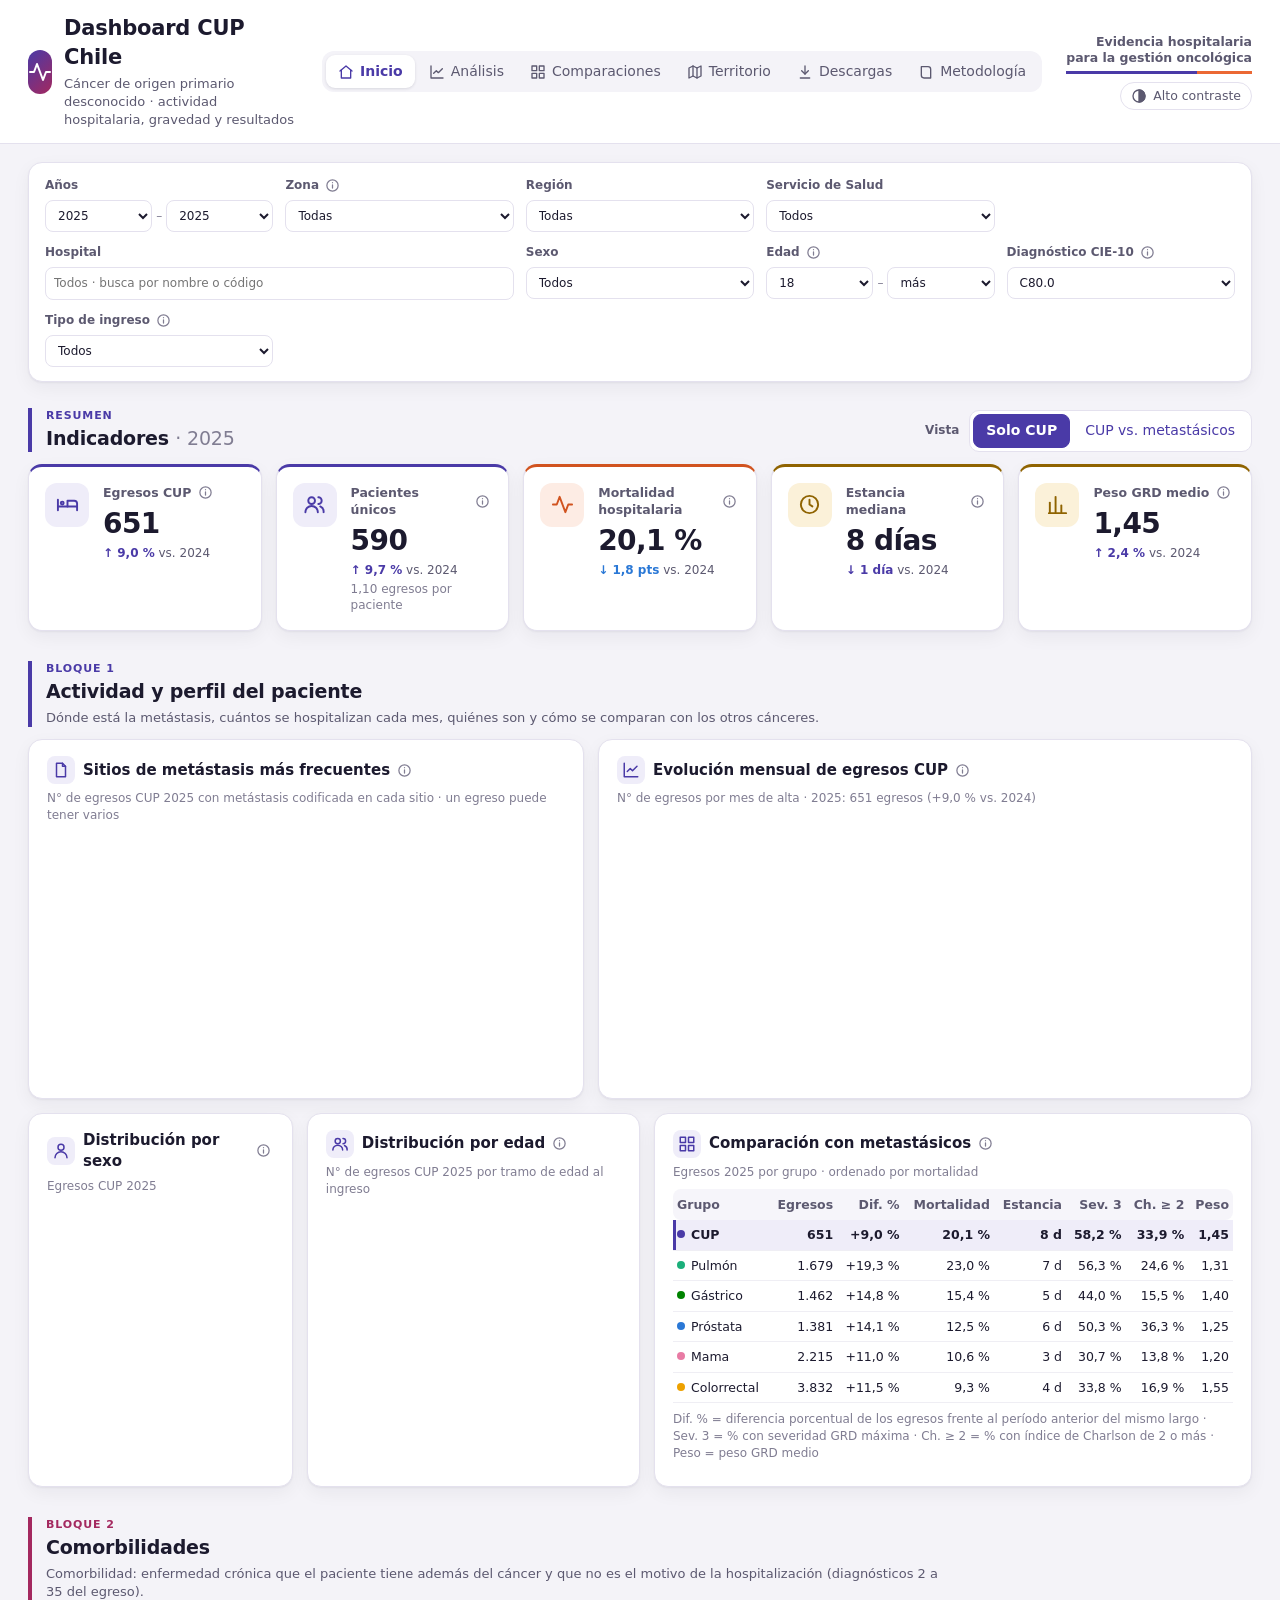
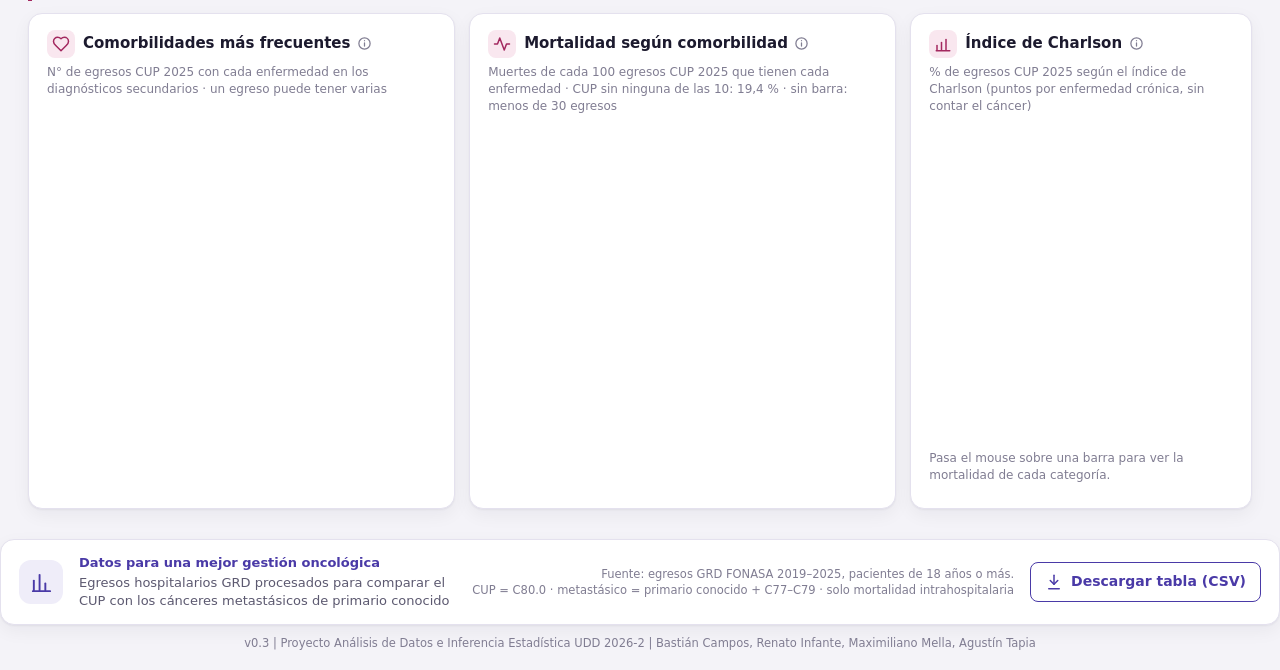
==== commit f01452b5: "Correcciones del plan de trabajo y dashboard v0.3 con zonas - Comorbilidad definida igual en la PPT," ====
--- a/dashboard/index.html
+++ b/dashboard/index.html
@@ -3,7 +3,7 @@
 <head>
   <meta charset="utf-8">
   <meta name="viewport" content="width=device-width, initial-scale=1">
-  <title>Dashboard CUP Chile (v0.2)</title>
+  <title>Dashboard CUP Chile (v0.3)</title>
   <link rel="stylesheet" href="css/estilos.css">
   <script>
     // Alto contraste antes de dibujar (evita el parpadeo): preferencia guardada o, si no hay, la del sistema
@@ -53,159 +53,176 @@
 <main>
 
 <!-- ===================== INICIO ===================== -->
+<!-- Secciones: filtros · indicadores · actividad y perfil · comorbilidades. El mapa por zona está en la pestaña Territorio.
+     Los elementos con data-ayuda reciben un botón (i) con la explicación de la variable y su metodología (app.js, AYUDA). -->
 <section id="inicio" class="seccion activa">
 
-  <div class="fila-filtros">
-    <div class="tarjeta filtros">
-      <label>Años
-        <span class="rango">
-          <select id="f-anio-desde" aria-label="Desde el año"></select>
-          <span>–</span>
-          <select id="f-anio-hasta" aria-label="Hasta el año"></select>
-        </span>
-      </label>
-      <label>Región
-        <select id="f-region"><option value="0">Todas</option></select>
-      </label>
-      <label>Servicio de Salud
-        <select id="f-servicio"><option value="-1">Todos</option></select>
-      </label>
-      <div class="campo">
-        <label for="f-hospital">Hospital</label>
-        <div class="buscador">
-          <input id="f-hospital" type="text" placeholder="Todos · busca por nombre o código" autocomplete="off"
-                 role="combobox" aria-expanded="false" aria-controls="lista-hospitales" aria-autocomplete="list">
-          <button type="button" id="limpiar-hospital" class="limpiar" aria-label="Quitar hospital" hidden>×</button>
-          <ul id="lista-hospitales" class="lista-buscador" role="listbox" hidden></ul>
-        </div>
-      </div>
-      <label>Sexo
-        <select id="f-sexo">
-          <option value="-1">Todos</option>
-          <option value="1">Mujeres</option>
-          <option value="0">Hombres</option>
-        </select>
-      </label>
-      <label>Edad
-        <span class="rango">
-          <select id="f-edad-desde" aria-label="Desde la edad"></select>
-          <span>–</span>
-          <select id="f-edad-hasta" aria-label="Hasta la edad"></select>
-        </span>
-      </label>
-      <label>Diagnóstico CIE-10
-        <select id="f-diagnostico">
-          <option value="c800">C80.0</option>
-          <option value="c809">C80.0 + C80.9</option>
-        </select>
-      </label>
-      <label>Tipo de ingreso
-        <select id="f-ingreso">
-          <option value="-1">Todos</option>
-          <option value="0">Urgencia</option>
-          <option value="1">Programada</option>
-        </select>
-      </label>
-    </div>
-
-    <div class="tarjeta vista">
+  <div class="tarjeta filtros">
+    <label>Años
+      <span class="rango">
+        <select id="f-anio-desde" aria-label="Desde el año"></select>
+        <span>–</span>
+        <select id="f-anio-hasta" aria-label="Hasta el año"></select>
+      </span>
+    </label>
+    <label><span class="con-ayuda" data-ayuda="zona">Zona</span>
+      <select id="f-zona">
+        <option value="">Todas</option>
+        <option value="norte">Norte</option>
+        <option value="centro">Centro</option>
+        <option value="sur">Sur</option>
+      </select>
+    </label>
+    <label>Región
+      <select id="f-region"><option value="0">Todas</option></select>
+    </label>
+    <label>Servicio de Salud
+      <select id="f-servicio"><option value="-1">Todos</option></select>
+    </label>
+    <div class="campo">
+      <label for="f-hospital">Hospital</label>
+      <div class="buscador">
+        <input id="f-hospital" type="text" placeholder="Todos · busca por nombre o código" autocomplete="off"
+               role="combobox" aria-expanded="false" aria-controls="lista-hospitales" aria-autocomplete="list">
+        <button type="button" id="limpiar-hospital" class="limpiar" aria-label="Quitar hospital" hidden>×</button>
+        <ul id="lista-hospitales" class="lista-buscador" role="listbox" hidden></ul>
+      </div>
+    </div>
+    <label>Sexo
+      <select id="f-sexo">
+        <option value="-1">Todos</option>
+        <option value="1">Mujeres</option>
+        <option value="0">Hombres</option>
+      </select>
+    </label>
+    <label><span class="con-ayuda" data-ayuda="edadFiltro">Edad</span>
+      <span class="rango">
+        <select id="f-edad-desde" aria-label="Desde la edad"></select>
+        <span>–</span>
+        <select id="f-edad-hasta" aria-label="Hasta la edad"></select>
+      </span>
+    </label>
+    <label><span class="con-ayuda" data-ayuda="diagnostico">Diagnóstico CIE-10</span>
+      <select id="f-diagnostico">
+        <option value="c800">C80.0</option>
+        <option value="c809">C80.0 + C80.9</option>
+      </select>
+    </label>
+    <label><span class="con-ayuda" data-ayuda="ingreso">Tipo de ingreso</span>
+      <select id="f-ingreso">
+        <option value="-1">Todos</option>
+        <option value="0">Urgencia</option>
+        <option value="1">Programada</option>
+      </select>
+    </label>
+  </div>
+
+  <!-- ---------- indicadores ---------- -->
+  <div class="cabeza-seccion">
+    <div>
+      <span class="ceja">Resumen</span>
+      <h2 class="titulo-seccion">Indicadores <span id="periodo-kpi"></span></h2>
+    </div>
+    <div class="vista" role="group" aria-label="Vista">
       <span class="etiqueta">Vista</span>
-      <div class="botones-vista">
-        <button id="vista-cup" class="boton-vista activo">Solo CUP</button>
+      <div class="botones-vista" id="botones-vista-inicio">
+        <button id="vista-cup" class="boton-vista activo" aria-pressed="true">Solo CUP</button>
         <button id="vista-comparar" class="boton-vista">CUP vs. metastásicos</button>
       </div>
     </div>
   </div>
 
   <div class="fila-kpi">
-    <div class="tarjeta kpi">
+    <div class="tarjeta kpi tono-volumen">
       <div class="icono"><svg viewBox="0 0 24 24"><path d="M2 18V7"/><path d="M2 14h20v4"/><path d="M22 14v-3a3 3 0 0 0-3-3h-7v6"/><circle cx="6.5" cy="10.5" r="1.5"/></svg></div>
-      <div><span class="kpi-nombre">Egresos CUP</span><div class="kpi-valor" id="kpi-egresos">–</div><div class="kpi-var" id="var-egresos"></div><div class="kpi-ref" id="ref-egresos"></div></div>
-    </div>
-    <div class="tarjeta kpi">
+      <div><span class="kpi-nombre con-ayuda" data-ayuda="egresos">Egresos CUP</span><div class="kpi-valor" id="kpi-egresos">–</div><div class="kpi-var" id="var-egresos"></div><div class="kpi-ref" id="ref-egresos"></div></div>
+    </div>
+    <div class="tarjeta kpi tono-volumen">
       <div class="icono"><svg viewBox="0 0 24 24"><circle cx="9" cy="8" r="3.5"/><path d="M2.5 20a6.5 6.5 0 0 1 13 0"/><path d="M16 4.5a3.5 3.5 0 0 1 0 7"/><path d="M18 14a6 6 0 0 1 3.5 6"/></svg></div>
-      <div><span class="kpi-nombre">Pacientes únicos</span><div class="kpi-valor" id="kpi-pacientes">–</div><div class="kpi-var" id="var-pacientes"></div><div class="kpi-ref" id="ref-pacientes"></div></div>
-    </div>
-    <div class="tarjeta kpi">
-      <div class="icono naranjo"><svg viewBox="0 0 24 24"><polyline points="2 12 6 12 9 4 15 20 18 12 22 12"/></svg></div>
-      <div><span class="kpi-nombre">Mortalidad hospitalaria</span><div class="kpi-valor" id="kpi-mortalidad">–</div><div class="kpi-var" id="var-mortalidad"></div><div class="kpi-ref" id="ref-mortalidad"></div></div>
-    </div>
-    <div class="tarjeta kpi">
+      <div><span class="kpi-nombre con-ayuda" data-ayuda="pacientes">Pacientes únicos</span><div class="kpi-valor" id="kpi-pacientes">–</div><div class="kpi-var" id="var-pacientes"></div><div class="kpi-ref" id="ref-pacientes"></div></div>
+    </div>
+    <div class="tarjeta kpi tono-muerte">
+      <div class="icono"><svg viewBox="0 0 24 24"><polyline points="2 12 6 12 9 4 15 20 18 12 22 12"/></svg></div>
+      <div><span class="kpi-nombre con-ayuda" data-ayuda="mortalidad">Mortalidad hospitalaria</span><div class="kpi-valor" id="kpi-mortalidad">–</div><div class="kpi-var" id="var-mortalidad"></div><div class="kpi-ref" id="ref-mortalidad"></div></div>
+    </div>
+    <div class="tarjeta kpi tono-recursos">
       <div class="icono"><svg viewBox="0 0 24 24"><circle cx="12" cy="12" r="9"/><polyline points="12 7 12 12 15 14"/></svg></div>
-      <div><span class="kpi-nombre">Estancia mediana</span><div class="kpi-valor" id="kpi-estada">–</div><div class="kpi-var" id="var-estada"></div><div class="kpi-ref" id="ref-estada"></div></div>
-    </div>
-    <div class="tarjeta kpi">
+      <div><span class="kpi-nombre con-ayuda" data-ayuda="estancia">Estancia mediana</span><div class="kpi-valor" id="kpi-estada">–</div><div class="kpi-var" id="var-estada"></div><div class="kpi-ref" id="ref-estada"></div></div>
+    </div>
+    <div class="tarjeta kpi tono-recursos">
       <div class="icono"><svg viewBox="0 0 24 24"><path d="M4 20V10"/><path d="M10 20V4"/><path d="M16 20v-7"/><path d="M3 21h18"/></svg></div>
-      <div><span class="kpi-nombre">Peso GRD medio</span><div class="kpi-valor" id="kpi-peso">–</div><div class="kpi-var" id="var-peso"></div><div class="kpi-ref" id="ref-peso"></div></div>
-    </div>
-  </div>
-
-  <div class="cuerpo">
-    <div class="columna-principal">
-      <div class="fila-a">
-        <div class="tarjeta panel">
-          <h2><svg viewBox="0 0 24 24"><path d="M14 3H6v18h12V7z"/><path d="M14 3v4h4"/></svg>Sitios de metástasis más frecuentes</h2>
-          <p class="nota" id="nota-sitios"></p>
-          <div class="caja-grafico alto-sitios"><canvas id="g-sitios"></canvas></div>
-        </div>
-        <div class="tarjeta panel">
-          <h2><svg viewBox="0 0 24 24"><path d="M3 3v18h18"/><polyline points="7 14 11 10 14 13 20 7"/></svg>Evolución mensual de egresos CUP</h2>
-          <p class="nota" id="nota-mensual"></p>
-          <div class="caja-grafico alto-mensual"><canvas id="g-mensual"></canvas></div>
-        </div>
-      </div>
-
-      <div class="fila-b">
-        <div class="tarjeta panel">
-          <h2><svg viewBox="0 0 24 24"><circle cx="12" cy="7" r="4"/><path d="M4 21a8 8 0 0 1 16 0"/></svg>Distribución por sexo</h2>
-          <p class="nota" id="nota-sexo"></p>
-          <div class="caja-grafico alto-sexo"><canvas id="g-sexo"></canvas></div>
-        </div>
-        <div class="tarjeta panel">
-          <h2><svg viewBox="0 0 24 24"><circle cx="9" cy="8" r="3.5"/><path d="M2.5 20a6.5 6.5 0 0 1 13 0"/><path d="M16 4.5a3.5 3.5 0 0 1 0 7"/><path d="M18 14a6 6 0 0 1 3.5 6"/></svg>Distribución por edad</h2>
-          <p class="nota" id="nota-edad"></p>
-          <div class="caja-grafico alto-edad"><canvas id="g-edad"></canvas></div>
-        </div>
-        <div class="tarjeta panel">
-          <h2><svg viewBox="0 0 24 24"><rect x="3" y="3" width="7" height="7"/><rect x="14" y="3" width="7" height="7"/><rect x="3" y="14" width="7" height="7"/><rect x="14" y="14" width="7" height="7"/></svg>Comparación con metastásicos</h2>
-          <p class="nota" id="nota-tabla"></p>
-          <table class="tabla" id="tabla-comparacion"></table>
-          <p class="nota pie-tabla">Sev. 3 = % con severidad GRD máxima · Ch. ≥ 2 = % con índice de Charlson de 2 o más · Peso = peso GRD medio · Var. = egresos frente al período anterior del mismo largo</p>
-        </div>
-      </div>
-
-      <div class="fila-c">
-        <div class="tarjeta panel">
-          <h2><svg viewBox="0 0 24 24"><path d="M19 14c1.5-1.5 3-3.2 3-5.5A5.5 5.5 0 0 0 16.5 3c-1.8 0-3 .5-4.5 2-1.5-1.5-2.7-2-4.5-2A5.5 5.5 0 0 0 2 8.5c0 2.3 1.5 4 3 5.5l7 7z"/></svg>Comorbilidades más frecuentes</h2>
-          <p class="nota" id="nota-comorb"></p>
-          <div class="caja-grafico alto-comorb"><canvas id="g-comorb"></canvas></div>
-        </div>
-        <div class="tarjeta panel">
-          <h2><svg viewBox="0 0 24 24"><polyline points="2 12 6 12 9 4 15 20 18 12 22 12"/></svg>Mortalidad según comorbilidad</h2>
-          <p class="nota" id="nota-mortcomorb"></p>
-          <div class="caja-grafico alto-comorb"><canvas id="g-mortcomorb"></canvas></div>
-        </div>
-      </div>
-
-      <div class="fila-d">
-        <div class="tarjeta panel">
-          <h2><svg viewBox="0 0 24 24"><path d="M4 20V14"/><path d="M10 20V10"/><path d="M16 20V6"/><path d="M3 21h18"/></svg>Índice de Charlson</h2>
-          <p class="nota" id="nota-charlson"></p>
-          <div class="caja-grafico alto-charlson"><canvas id="g-charlson"></canvas></div>
-          <p class="nota pie-tabla">Suma 1 a 6 puntos por cada enfermedad crónica registrada (Quan 2005), sin contar el cáncer ni la metástasis. Pasa el mouse para ver la mortalidad de cada categoría.</p>
-        </div>
-      </div>
-    </div>
-
-    <div class="tarjeta panel territorio">
-      <h2><svg viewBox="0 0 24 24"><path d="M12 21s-7-6.2-7-11.5a7 7 0 0 1 14 0C19 14.8 12 21 12 21z"/><circle cx="12" cy="9.5" r="2.5"/></svg>Distribución territorial</h2>
-      <p class="nota" id="nota-mapa"></p>
-      <div class="territorio-cuerpo">
-        <div class="mapa" id="mapa"></div>
-        <table class="tabla tabla-regiones" id="tabla-regiones"></table>
-      </div>
-      <div class="leyenda-mapa" id="leyenda-mapa"></div>
-      <p class="nota">Clic en una región para filtrar. Mortalidad en gris: menos de 30 egresos (cifra poco estable). Región del hospital, no del domicilio.</p>
+      <div><span class="kpi-nombre con-ayuda" data-ayuda="peso">Peso GRD medio</span><div class="kpi-valor" id="kpi-peso">–</div><div class="kpi-var" id="var-peso"></div><div class="kpi-ref" id="ref-peso"></div></div>
+    </div>
+  </div>
+
+  <!-- ---------- actividad y perfil ---------- -->
+  <div class="bloque tono-volumen">
+    <div class="cabeza-seccion">
+      <div>
+        <span class="ceja">Bloque 1</span>
+        <h2 class="titulo-seccion">Actividad y perfil del paciente</h2>
+        <p class="bajada">Dónde está la metástasis, cuántos se hospitalizan cada mes, quiénes son y cómo se comparan con los otros cánceres.</p>
+      </div>
+    </div>
+    <div class="fila-a">
+      <div class="tarjeta panel">
+        <h2><svg viewBox="0 0 24 24"><path d="M14 3H6v18h12V7z"/><path d="M14 3v4h4"/></svg><span class="con-ayuda" data-ayuda="sitios">Sitios de metástasis más frecuentes</span></h2>
+        <p class="nota" id="nota-sitios"></p>
+        <div class="caja-grafico alto-sitios"><canvas id="g-sitios"></canvas></div>
+      </div>
+      <div class="tarjeta panel">
+        <h2><svg viewBox="0 0 24 24"><path d="M3 3v18h18"/><polyline points="7 14 11 10 14 13 20 7"/></svg><span class="con-ayuda" data-ayuda="mensual">Evolución mensual de egresos CUP</span></h2>
+        <p class="nota" id="nota-mensual"></p>
+        <div class="caja-grafico alto-mensual"><canvas id="g-mensual"></canvas></div>
+      </div>
+    </div>
+
+    <div class="fila-b">
+      <div class="tarjeta panel">
+        <h2><svg viewBox="0 0 24 24"><circle cx="12" cy="7" r="4"/><path d="M4 21a8 8 0 0 1 16 0"/></svg><span class="con-ayuda" data-ayuda="sexo">Distribución por sexo</span></h2>
+        <p class="nota" id="nota-sexo"></p>
+        <div class="caja-grafico alto-sexo"><canvas id="g-sexo"></canvas></div>
+      </div>
+      <div class="tarjeta panel">
+        <h2><svg viewBox="0 0 24 24"><circle cx="9" cy="8" r="3.5"/><path d="M2.5 20a6.5 6.5 0 0 1 13 0"/><path d="M16 4.5a3.5 3.5 0 0 1 0 7"/><path d="M18 14a6 6 0 0 1 3.5 6"/></svg><span class="con-ayuda" data-ayuda="edad">Distribución por edad</span></h2>
+        <p class="nota" id="nota-edad"></p>
+        <div class="caja-grafico alto-edad"><canvas id="g-edad"></canvas></div>
+      </div>
+      <div class="tarjeta panel">
+        <h2><svg viewBox="0 0 24 24"><rect x="3" y="3" width="7" height="7"/><rect x="14" y="3" width="7" height="7"/><rect x="3" y="14" width="7" height="7"/><rect x="14" y="14" width="7" height="7"/></svg><span class="con-ayuda" data-ayuda="tabla">Comparación con metastásicos</span></h2>
+        <p class="nota" id="nota-tabla"></p>
+        <div class="caja-tabla"><table class="tabla" id="tabla-comparacion"></table></div>
+        <p class="nota pie-tabla">Dif. % = diferencia porcentual de los egresos frente al período anterior del mismo largo · Sev. 3 = % con severidad GRD máxima · Ch. ≥ 2 = % con índice de Charlson de 2 o más · Peso = peso GRD medio</p>
+      </div>
+    </div>
+  </div>
+
+  <!-- ---------- comorbilidades ---------- -->
+  <div class="bloque tono-comorb">
+    <div class="cabeza-seccion">
+      <div>
+        <span class="ceja">Bloque 2</span>
+        <h2 class="titulo-seccion">Comorbilidades</h2>
+        <p class="bajada">Comorbilidad: enfermedad crónica que el paciente tiene además del cáncer y que no es el motivo de la hospitalización (diagnósticos 2 a 35 del egreso).</p>
+      </div>
+    </div>
+    <div class="fila-c">
+      <div class="tarjeta panel">
+        <h2><svg viewBox="0 0 24 24"><path d="M19 14c1.5-1.5 3-3.2 3-5.5A5.5 5.5 0 0 0 16.5 3c-1.8 0-3 .5-4.5 2-1.5-1.5-2.7-2-4.5-2A5.5 5.5 0 0 0 2 8.5c0 2.3 1.5 4 3 5.5l7 7z"/></svg><span class="con-ayuda" data-ayuda="comorb">Comorbilidades más frecuentes</span></h2>
+        <p class="nota" id="nota-comorb"></p>
+        <div class="caja-grafico alto-comorb"><canvas id="g-comorb"></canvas></div>
+      </div>
+      <div class="tarjeta panel">
+        <h2><svg viewBox="0 0 24 24"><polyline points="2 12 6 12 9 4 15 20 18 12 22 12"/></svg><span class="con-ayuda" data-ayuda="mortcomorb">Mortalidad según comorbilidad</span></h2>
+        <p class="nota" id="nota-mortcomorb"></p>
+        <div class="caja-grafico alto-comorb"><canvas id="g-mortcomorb"></canvas></div>
+      </div>
+      <div class="tarjeta panel">
+        <h2><svg viewBox="0 0 24 24"><path d="M4 20V14"/><path d="M10 20V10"/><path d="M16 20V6"/><path d="M3 21h18"/></svg><span class="con-ayuda" data-ayuda="charlson">Índice de Charlson</span></h2>
+        <p class="nota" id="nota-charlson"></p>
+        <div class="caja-grafico alto-comorb"><canvas id="g-charlson"></canvas></div>
+        <p class="nota pie-tabla">Pasa el mouse sobre una barra para ver la mortalidad de cada categoría.</p>
+      </div>
     </div>
   </div>
 </section>
@@ -215,7 +232,7 @@
   <div id="contenido-modelo">
     <div class="fila-modelo">
       <div class="tarjeta panel" id="calculadora">
-        <h2><svg viewBox="0 0 24 24"><rect x="5" y="2" width="14" height="20" rx="2"/><path d="M8 6h8"/><path d="M8 11h.01"/><path d="M12 11h.01"/><path d="M16 11h.01"/><path d="M8 15h.01"/><path d="M12 15h.01"/><path d="M16 15h.01"/><path d="M8 19h8"/></svg>Calculadora de estadía esperada</h2>
+        <h2><svg viewBox="0 0 24 24"><rect x="5" y="2" width="14" height="20" rx="2"/><path d="M8 6h8"/><path d="M8 11h.01"/><path d="M12 11h.01"/><path d="M16 11h.01"/><path d="M8 15h.01"/><path d="M12 15h.01"/><path d="M16 15h.01"/><path d="M8 19h8"/></svg><span class="con-ayuda" data-ayuda="calculadora">Calculadora de estadía esperada</span></h2>
         <p class="nota">Elige un perfil de paciente y el modelo calcula cuántos días dura en promedio su hospitalización. Es un promedio para pacientes con ese perfil, no un pronóstico individual. No depende de los filtros de Inicio.</p>
         <!-- Selectores y casillas: los arma app.js a partir del modelo (DATOS.modelo.entradas) -->
         <div class="campos-calculadora" id="campos-calculadora"></div>
@@ -226,19 +243,19 @@
         </div>
       </div>
       <div class="tarjeta panel">
-        <h2><svg viewBox="0 0 24 24"><path d="M12 3v18"/><path d="M12 7h7"/><path d="M12 12H6"/><path d="M12 17h4"/></svg>Qué alarga o acorta la estadía</h2>
+        <h2><svg viewBox="0 0 24 24"><path d="M12 3v18"/><path d="M12 7h7"/><path d="M12 12H6"/><path d="M12 17h4"/></svg><span class="con-ayuda" data-ayuda="coeficientes">Qué alarga o acorta la estadía</span></h2>
         <p class="nota">% de cambio en los días de estadía por cada característica, con todas las demás iguales (regresión lineal de log(1 + días)). Naranjo: la alarga; azul: la acorta; gris: sin diferencia significativa. Pasa el mouse para ver el IC 95 %.</p>
         <div class="caja-grafico alto-coef"><canvas id="g-coef"></canvas></div>
         <p class="nota pie-tabla">Las barras con → pasan de +100 %: su valor real está escrito. Referencias: CUP, 60–69 años, hombre, ingreso programado u otro, llega desde urgencia, motivo el propio cáncer y gravedad baja.</p>
       </div>
     </div>
     <div class="tarjeta panel calidad">
-      <h2><svg viewBox="0 0 24 24"><path d="M20 6 9 17l-5-5"/></svg>Calidad del modelo (egresos que no vio)</h2>
+      <h2><svg viewBox="0 0 24 24"><path d="M20 6 9 17l-5-5"/></svg><span class="con-ayuda" data-ayuda="calidad">Calidad del modelo (egresos que no vio)</span></h2>
       <div class="calidad-modelo" id="calidad-modelo"></div>
       <p class="nota">El modelo ordena bien a los pacientes (los de estadía corta y larga), pero cada paciente varía mucho: sirve para comparar perfiles y planificar camas. Solo usa datos del ingreso; lo que pasa durante la hospitalización (UCI, cirugías, complicaciones) no está. Detalle en el notebook, pregunta P13.</p>
     </div>
     <div class="tarjeta panel calidad">
-      <h2><svg viewBox="0 0 24 24"><rect x="3" y="3" width="7" height="7"/><rect x="14" y="3" width="7" height="7"/><rect x="3" y="14" width="7" height="7"/><rect x="14" y="14" width="7" height="7"/></svg>Correlaciones entre las variables del ingreso</h2>
+      <h2><svg viewBox="0 0 24 24"><rect x="3" y="3" width="7" height="7"/><rect x="14" y="3" width="7" height="7"/><rect x="3" y="14" width="7" height="7"/><rect x="14" y="14" width="7" height="7"/></svg><span class="con-ayuda" data-ayuda="correlaciones">Correlaciones entre las variables del ingreso</span></h2>
       <p class="nota">Correlación de Pearson (r, de −1 a 1) entre cada par de variables; las categóricas como 0/1. Rojo: suben juntas; azul: cuando una sube, la otra baja; gris: sin relación. La primera columna (recuadro) es la relación con la estadía, la variable que el modelo predice. Con este mapa se eligieron las variables del modelo. Pasa el mouse sobre una casilla para ver el par.</p>
       <div class="caja-correlaciones"><table class="mapa-correlaciones" id="mapa-correlaciones"></table></div>
     </div>
@@ -249,26 +266,96 @@
 <!-- ===================== PESTAÑAS EN DESARROLLO ===================== -->
 
 <section id="comparaciones" class="seccion">
-  <div class="tarjeta en-desarrollo">
-    <h2>Comparaciones · en desarrollo</h2>
-    <p>Comparación del CUP con los cinco cánceres metastásicos. Planificado para la semana 11:</p>
-    <ul>
-      <li>Mortalidad "de cada 100" con su margen de error.</li>
-      <li>Mortalidad ajustada por edad, sexo, gravedad y tipo de ingreso (regresión logística).</li>
-      <li>Estadía, UCI y pabellón por grupo.</li>
-    </ul>
+  <div class="bloque tono-territorio primero">
+    <div class="cabeza-seccion">
+      <div>
+        <span class="ceja">Comparaciones</span>
+        <h2 class="titulo-seccion" id="c-titulo"></h2>
+        <p class="bajada">Las tres zonas con los filtros de Inicio, salvo zona y región. Violeta: CUP; gris: los cinco cánceres metastásicos juntos.</p>
+      </div>
+    </div>
+    <div class="fila-c">
+      <div class="tarjeta panel tono-muerte">
+        <h2><svg viewBox="0 0 24 24"><polyline points="2 12 6 12 9 4 15 20 18 12 22 12"/></svg><span class="con-ayuda" data-ayuda="cMort">Mortalidad por zona</span></h2>
+        <p class="nota">Muertes de cada 100 egresos · sin barra: menos de 30 egresos</p>
+        <div class="caja-grafico alto-sexo"><canvas id="g-c-mort"></canvas></div>
+      </div>
+      <div class="tarjeta panel tono-recursos">
+        <h2><svg viewBox="0 0 24 24"><circle cx="12" cy="12" r="9"/><polyline points="12 7 12 12 15 14"/></svg><span class="con-ayuda" data-ayuda="estancia">Estancia mediana por zona</span></h2>
+        <p class="nota">Días entre el ingreso y el alta (mediana)</p>
+        <div class="caja-grafico alto-sexo"><canvas id="g-c-estancia"></canvas></div>
+      </div>
+      <div class="tarjeta panel tono-recursos">
+        <h2><svg viewBox="0 0 24 24"><path d="M4 20V10"/><path d="M10 20V4"/><path d="M16 20v-7"/><path d="M3 21h18"/></svg><span class="con-ayuda" data-ayuda="peso">Peso GRD medio por zona</span></h2>
+        <p class="nota">Recursos que consume la hospitalización (1 = promedio)</p>
+        <div class="caja-grafico alto-sexo"><canvas id="g-c-peso"></canvas></div>
+      </div>
+    </div>
+    <div class="fila-a fila-separada">
+      <div class="tarjeta panel">
+        <h2><svg viewBox="0 0 24 24"><path d="M3 3v18h18"/><polyline points="7 14 11 10 14 13 20 7"/></svg><span class="con-ayuda" data-ayuda="cAnios">Egresos CUP por año en cada zona</span></h2>
+        <p class="nota">Todos los años, para ver la tendencia · línea continua: norte; rayas: centro; puntos: sur</p>
+        <div class="caja-grafico alto-mensual"><canvas id="g-c-anios"></canvas></div>
+      </div>
+      <div class="tarjeta panel">
+        <h2><svg viewBox="0 0 24 24"><rect x="3" y="3" width="18" height="18" rx="2"/><path d="M3 9h18"/><path d="M3 15h18"/><path d="M9 3v18"/></svg><span class="con-ayuda" data-ayuda="cTabla">CUP frente a metastásicos en cada zona</span></h2>
+        <p class="nota">Diferencia = mortalidad CUP − mortalidad metastásicos, en puntos porcentuales</p>
+        <div class="caja-tabla"><table class="tabla" id="c-tabla"></table></div>
+        <p class="nota pie-tabla">Sin ajustar por edad ni gravedad: una diferencia entre zonas es una alerta para revisar, no un veredicto.</p>
+      </div>
+    </div>
+    <p class="nota pendiente">Pendiente para la semana 11: mortalidad "de cada 100" con su margen de error y mortalidad ajustada por edad, sexo, gravedad y tipo de ingreso (regresión logística, notebook P8–P9).</p>
   </div>
 </section>
 
 <section id="territorio" class="seccion">
-  <div class="tarjeta en-desarrollo">
-    <h2>Territorio · en desarrollo</h2>
-    <p>Vista territorial ampliada. Planificado para la semana 11:</p>
-    <ul>
-      <li>Mapa por región con selector de indicador (mortalidad, peso del CUP, alta por oncología, estadía).</li>
-      <li>Gráfico de embudo de la mortalidad por Servicio de Salud.</li>
-      <li>Filtro por hospital (pendiente: nombres de establecimientos del DEIS).</li>
-    </ul>
+  <div class="bloque tono-territorio primero">
+    <div class="cabeza-seccion">
+      <div>
+        <span class="ceja">Territorio</span>
+        <h2 class="titulo-seccion" id="t-titulo"></h2>
+        <p class="bajada" id="t-bajada"></p>
+      </div>
+      <div class="controles-territorio">
+        <div class="vista" role="group" aria-label="Zona">
+          <span class="etiqueta">Zona</span>
+          <div class="botones-vista" id="t-zonas">
+            <button class="boton-vista" data-zona="">Chile</button>
+            <button class="boton-vista" data-zona="norte">Norte</button>
+            <button class="boton-vista" data-zona="centro">Centro</button>
+            <button class="boton-vista" data-zona="sur">Sur</button>
+          </div>
+        </div>
+        <div class="vista" role="group" aria-label="Colorear el mapa por">
+          <span class="etiqueta">Colorear por</span>
+          <div class="botones-vista" id="t-indicador">
+            <button class="boton-vista" data-indicador="egresos">Egresos</button>
+            <button class="boton-vista" data-indicador="mortalidad">Mortalidad</button>
+          </div>
+        </div>
+      </div>
+    </div>
+    <div class="fila-territorio-t">
+      <div class="tarjeta panel panel-mapa">
+        <h2><svg viewBox="0 0 24 24"><path d="M12 21s-7-6.2-7-11.5a7 7 0 0 1 14 0C19 14.8 12 21 12 21z"/><circle cx="12" cy="9.5" r="2.5"/></svg><span class="con-ayuda" data-ayuda="territorio">Mapa por región</span></h2>
+        <p class="nota" id="t-nota-mapa"></p>
+        <div class="mapa mapa-grande" id="mapa-t"></div>
+        <div class="leyenda-mapa" id="leyenda-mapa-t"></div>
+      </div>
+      <div class="columna-territorio">
+        <div class="fila-kpi" id="t-kpi"></div>
+        <div class="tarjeta panel tono-muerte">
+          <h2><svg viewBox="0 0 24 24"><polyline points="2 12 6 12 9 4 15 20 18 12 22 12"/></svg><span class="con-ayuda" data-ayuda="regiones">Mortalidad por región</span></h2>
+          <p class="nota" id="t-nota-mort"></p>
+          <div class="caja-grafico alto-t-mort"><canvas id="g-t-mort"></canvas></div>
+        </div>
+        <div class="tarjeta panel">
+          <h2><svg viewBox="0 0 24 24"><rect x="3" y="3" width="18" height="18" rx="2"/><path d="M3 9h18"/><path d="M3 15h18"/><path d="M9 3v18"/></svg><span class="con-ayuda" data-ayuda="tDetalle">Detalle por región</span></h2>
+          <div class="caja-tabla"><table class="tabla tabla-regiones" id="t-tabla"></table></div>
+          <p class="nota pie-tabla">Clic en una zona o región para filtrar. En gris: menos de 30 egresos (cifra poco estable). Región del hospital, no del domicilio.</p>
+        </div>
+      </div>
+    </div>
   </div>
 </section>
 
@@ -302,7 +389,7 @@
     <div class="columna-descargas">
       <div class="tarjeta panel">
         <h2><svg viewBox="0 0 24 24"><path d="M3 3v18h18"/><rect x="7" y="10" width="3" height="7"/><rect x="13" y="6" width="3" height="11"/></svg>Resumen por grupo (CSV)</h2>
-        <p class="nota">La tabla "Comparación con metastásicos": egresos, variación, mortalidad, estancia, severidad y peso GRD de cada grupo.</p>
+        <p class="nota">La tabla "Comparación con metastásicos": egresos, diferencia porcentual, mortalidad, estancia, severidad y peso GRD de cada grupo.</p>
         <button class="boton-descarga" id="descargar-resumen">
           <svg viewBox="0 0 24 24"><path d="M12 3v12"/><polyline points="7 10 12 15 17 10"/><path d="M5 21h14"/></svg>Descargar resumen (CSV)</button>
       </div>
@@ -321,24 +408,40 @@
     <h2>Metodología</h2>
     <h3>Fuente</h3>
     <p>Bases públicas de egresos hospitalarios GRD de FONASA, años 2019 a 2025 (hospitales públicos). Cada registro es una hospitalización (egreso).</p>
+    <h3>Restricción de datos (0–18 años)</h3>
+    <ul>
+      <li>El estudio se restringe a adultos: se excluyen los egresos de pacientes de 0 a 17 años y quedan los de 18 años o más. No es una limpieza de errores: es una decisión de alcance.</li>
+      <li>En 2025 la base no trae la fecha de nacimiento, solo tramos de 5 años: la edad es el punto medio del tramo y el tramo de 15 a 19 años se excluye completo.</li>
+      <li>Las variables clave tienen menos de 0,02 % de datos faltantes. Las estadías muy largas se mantienen; por eso se usa la mediana.</li>
+    </ul>
     <h3>Grupos</h3>
     <ul>
       <li><b>CUP:</b> egresos con el código C80.0 (tumor maligno de sitio primario desconocido) en cualquiera de los 35 diagnósticos.</li>
       <li><b>Metastásicos:</b> pulmón (C34), colorrectal (C18–C20), mama (C50), próstata (C61) y gástrico (C16), solo si además tienen un código de metástasis (C77–C79).</li>
       <li><b>C80.9:</b> se usa solo como análisis de sensibilidad (filtro "C80.0 + C80.9").</li>
-      <li>Solo pacientes de 18 años o más. En 2025 la edad es el punto medio del tramo de 5 años.</li>
     </ul>
     <h3>Indicadores</h3>
     <ul>
+      <li><b>Egresos:</b> hospitalizaciones que terminan en el período (alta o muerte). Un paciente hospitalizado dos veces suma dos egresos.</li>
+      <li><b>Pacientes únicos:</b> personas distintas detrás de esos egresos, contadas por su ID cifrado en todo el período elegido. El total de un rango no es la suma de cada año: <span id="met-pacientes"></span></li>
       <li><b>Mortalidad:</b> egresos con condición de alta "fallecido" de cada 100.</li>
       <li><b>Estancia:</b> días entre el ingreso y el alta; se usa la mediana.</li>
-      <li><b>Peso GRD:</b> consumo relativo de recursos de la hospitalización.</li>
+      <li><b>Peso GRD:</b> consumo relativo de recursos de la hospitalización (1 = hospitalización promedio).</li>
+      <li><b>Diferencia porcentual (Dif. %):</b> (valor del período − valor del período anterior del mismo largo) ÷ valor del período anterior × 100. En la mortalidad la diferencia se da en puntos porcentuales.</li>
     </ul>
     <h3>Comorbilidades</h3>
     <ul>
+      <li><b>Definición:</b> una comorbilidad es una enfermedad crónica que el paciente tiene además del cáncer y que no es el motivo de la hospitalización. El cáncer y sus metástasis no cuentan como comorbilidad.</li>
       <li>Se buscan en los diagnósticos 2 a 35 (el diagnóstico 1 es el motivo de la hospitalización, no un antecedente).</li>
       <li><b>Comorbilidades frecuentes:</b> hipertensión (I10–I15), diabetes (E10–E14), hipotiroidismo (E03), enfermedad renal crónica (N18), EPOC (J43–J44), cardiopatía isquémica (I20–I25), insuficiencia cardíaca (I50), fibrilación auricular (I48), obesidad (E66) y hepatopatía crónica (K70, K73, K74).</li>
       <li><b>Índice de Charlson:</b> códigos CIE-10 de Quan et al. (2005), con sus pesos de 1 a 6 puntos, sin los componentes de cáncer y metástasis porque todos los pacientes del estudio los tienen. Si hay diabetes con complicaciones no se suma la simple, y lo mismo con la hepatopatía.</li>
+    </ul>
+    <h3>Territorio: norte, centro y sur</h3>
+    <ul>
+      <li><b>Norte:</b> Arica y Parinacota, Tarapacá, Antofagasta, Atacama y Coquimbo.</li>
+      <li><b>Centro:</b> Valparaíso, Metropolitana, O'Higgins y Maule.</li>
+      <li><b>Sur:</b> Ñuble, Biobío, La Araucanía, Los Ríos, Los Lagos, Aysén y Magallanes.</li>
+      <li>La zona se asigna por la región del hospital donde ocurrió el egreso, no por el domicilio del paciente.</li>
     </ul>
     <h3>Modelo de estadía (pestaña Análisis)</h3>
     <ul>
@@ -353,7 +456,7 @@
       <li>La región y el Servicio de Salud son los del hospital según el DEIS (desde su código), no los del domicilio del paciente. La columna SERVICIO_SALUD de la base no coincide con el hospital en cerca del 5 % de los egresos, por eso no se usa; esto mueve el 1 % de los egresos de región respecto del notebook.</li>
       <li>Hospital: la base trae solo el código del establecimiento; el nombre sale del listado oficial del DEIS y se corroboró con otras dos fuentes del MINSAL (detalle en BD/referencias). El código 107101 corresponde al Hospital San Martín de Quillota hasta octubre de 2022 y luego al Biprovincial Quillota-Petorca.</li>
       <li>Las comorbilidades solo cuentan si quedaron codificadas en el egreso: puede haber subregistro.</li>
-      <li>El ID del paciente cambia entre 2020 y 2021: los pacientes únicos se cuentan dentro de cada año (en un rango que cruce 2020–2021 un mismo paciente puede contarse dos veces).</li>
+      <li>El ID del paciente cambia entre 2020 y 2021: en un rango que cruce ese corte, un mismo paciente puede contarse dos veces.</li>
     </ul>
   </div>
 </section>
@@ -373,9 +476,10 @@
   <button id="descargar" class="boton-descarga">
     <svg viewBox="0 0 24 24"><path d="M12 3v12"/><polyline points="7 10 12 15 17 10"/><path d="M5 21h14"/></svg>Descargar tabla (CSV)</button>
 </footer>
-<p class="creditos">v0.2 | Proyecto Análisis de Datos e Inferencia Estadística UDD 2026-2 | Bastián Campos, Maximiliano Mella, Agustín Tapia</p>
+<p class="creditos">v0.3 | Proyecto Análisis de Datos e Inferencia Estadística UDD 2026-2 | Bastián Campos, Renato Infante, Maximiliano Mella, Agustín Tapia</p>
 
 <div id="tooltip-mapa" class="tooltip"></div>
+<div id="tooltip-ayuda" class="tooltip tooltip-ayuda" role="tooltip"></div>
 
 <script src="lib/chart.umd.min.js"></script>
 <script src="lib/html2canvas.min.js"></script>
--- a/dashboard/css/estilos.css
+++ b/dashboard/css/estilos.css
@@ -1,7 +1,11 @@
-/* Dashboard CUP Chile – estilos (v0.2)
-   Colores del proyecto: violeta = CUP, naranjo = muerte / empeora, gris = contexto.
-   Todos los colores son variables: el modo de alto contraste (botón del encabezado) las redefine más abajo,
-   y app.js las lee para los gráficos y el mapa. */
+/* Dashboard CUP Chile – estilos (v0.3)
+   Sistema visual por significado (cada color dice algo; nunca solo decorativo):
+     violeta  = CUP y volumen (egresos, pacientes)      naranjo = muerte / empeora
+     ámbar    = recursos (estancia, peso GRD)           vino    = comorbilidades
+     verde azulado = territorio                         gris    = contexto y referencias
+   Los tonos se distinguen también por luminosidad (legibles con daltonismo) y nunca son la única pista: cada uno
+   va con su título o etiqueta. Todos los colores son variables: el alto contraste (botón del encabezado) los
+   redefine más abajo, y app.js las lee para los gráficos y el mapa. */
 :root {
   --violeta: #4a3aa7;
   --violeta-claro: #a59cdb;
@@ -12,7 +16,7 @@
   --azul: #2a78d6;
   --gris: #8a877f;            /* contexto: metastásicos y año anterior (pasa contraste 3:1) */
   --apagado: #b5b3ab;         /* cifras poco estables */
-  --fondo: #f6f5fa;
+  --fondo: #f4f3f8;
   --fondo-suave: #f6f5fa;     /* cabeceras de tabla y filas al pasar el mouse */
   --hover: #ecebf3;
   --deshabilitado: #f3f2f6;
@@ -23,12 +27,27 @@
   --grilla: #efeef4;
   --tinta: #1c1a2e;
   --texto-2: #5c5970;
-  --texto-3: #8b889c;
+  --texto-3: #807d92;
+  --sombra: 0 1px 2px rgba(28, 26, 46, 0.05), 0 6px 18px rgba(28, 26, 46, 0.05);
   --trazo-mapa: #ffffff;
-  --mapa-1: #e6e2f6;          /* rampa del mapa: más oscuro = más egresos */
-  --mapa-2: #bfb7ea;
-  --mapa-3: #8f84d9;
-  --mapa-4: #4a3aa7;
+  /* tonos de sección: color (texto e íconos, contraste ≥ 4,5:1 sobre blanco) y fondo */
+  --s-volumen: #4a3aa7;   --s-volumen-fondo: #efedf9;
+  --s-muerte: #d1531f;    --s-muerte-fondo: #fdece4;
+  --s-recursos: #8f6300;  --s-recursos-fondo: #fbf1d9;
+  --s-comorb: #a3285f;    --s-comorb-fondo: #f9e7ef;
+  --s-territorio: #0b6f6a; --s-territorio-fondo: #e0f2f0;
+  --mapa-1: #d9eeeb;          /* rampa del mapa (verde azulado = territorio): más oscuro = más egresos */
+  --mapa-2: #93cdc7;
+  --mapa-3: #3f9d95;
+  --mapa-4: #0b5f5a;
+  --muerte-1: #fbd9c8;        /* rampa de mortalidad del mapa (naranjo = muerte): más oscuro = más mortalidad */
+  --muerte-2: #f3a07a;
+  --muerte-3: #dc6631;
+  --muerte-4: #9c3a10;
+  /* zonas en la pestaña Comparaciones (categóricas; las líneas también cambian de trazo y de marcador) */
+  --z-norte: #b5560c;
+  --z-centro: #0b6f6a;
+  --z-sur: #3d5fc4;
   /* un color por grupo, validado para daltonismo (mismo orden y colores que el notebook) */
   --g-cup: #4a3aa7;
   --g-pulmon: #1baf7a;
@@ -43,45 +62,62 @@
   --foco: 2px;
 }
 
-/* Alto contraste: texto negro sobre blanco, bordes oscuros, colores más saturados (texto ≥ 7:1, marcas ≥ 4,5:1) */
+/* Alto contraste: modo oscuro de máximo contraste. Fondo negro, texto blanco, bordes blancos y colores más claros y
+   saturados para que cada marca se distinga sobre el negro (texto ≥ 15:1, marcas ≥ 4,5:1). */
 :root[data-contraste="alto"] {
-  --violeta: #2b1d80;
-  --violeta-claro: #6a5cc4;
-  --violeta-fondo: #e2ddf7;
-  --naranjo: #b23c0c;
-  --naranjo-fondo: #fbe1d5;
-  --sube-mal: #9e3208;
-  --azul: #0b4fa8;
-  --gris: #4d4b45;
-  --apagado: #6b6960;
-  --fondo: #ffffff;
-  --fondo-suave: #ecebf3;
-  --hover: #dcdae8;
-  --deshabilitado: #e4e2ec;
-  --resaltado: #ffd866;
-  --tarjeta: #ffffff;
-  --borde: #1c1a2e;
-  --linea-tabla: #8b889c;
-  --grilla: #a9a6b8;
-  --tinta: #000000;
-  --texto-2: #1c1a2e;
-  --texto-3: #33304a;
+  color-scheme: dark;         /* selectores, casillas y barras de desplazamiento nativos también en oscuro */
+  --violeta: #b7a8ff;
+  --violeta-claro: #7b6bd6;
+  --violeta-fondo: #2a2166;
+  --naranjo: #ff9466;
+  --naranjo-fondo: #4a1d0a;
+  --sube-mal: #ff9a70;
+  --azul: #6db3ff;
+  --gris: #bdbab2;
+  --apagado: #8f8d86;
+  --fondo: #000000;
+  --fondo-suave: #1c1c1c;
+  --hover: #2e2e2e;
+  --deshabilitado: #262626;
+  --resaltado: #6b5400;
+  --tarjeta: #000000;
+  --borde: #ffffff;
+  --linea-tabla: #6b6b6b;
+  --grilla: #5a5a5a;
+  --tinta: #ffffff;
+  --texto-2: #f5f5f5;
+  --texto-3: #d4d4d4;
+  --sombra: none;
   --trazo-mapa: #000000;
-  --mapa-1: #d9d4f3;
-  --mapa-2: #9c90e0;
-  --mapa-3: #5a4bc0;
-  --mapa-4: #1f1266;
-  --g-cup: #4a3aa7;           /* versiones más oscuras: todas ≥ 3:1 sobre blanco */
-  --g-pulmon: #08805a;
-  --g-colorrectal: #9a6a00;
-  --g-mama: #c0306e;
-  --g-prostata: #1c5cab;
-  --g-gastrico: #1f6b00;
-  --diverge-neg: #0b2f63;
-  --diverge-medio: #ffffff;
-  --diverge-pos: #7d1d1c;
+  --s-volumen: #b7a8ff;   --s-volumen-fondo: #2a2166;
+  --s-muerte: #ff9466;    --s-muerte-fondo: #4a1d0a;
+  --s-recursos: #ffc53a;  --s-recursos-fondo: #3d2e00;
+  --s-comorb: #ff8fc0;    --s-comorb-fondo: #4a0f28;
+  --s-territorio: #4fd8d0; --s-territorio-fondo: #08332f;
+  --mapa-1: #12403c;          /* sobre negro la rampa se invierte: más claro = más egresos */
+  --mapa-2: #1f6d66;
+  --mapa-3: #3fb3aa;
+  --mapa-4: #9ff0e8;
+  --muerte-1: #4a1d0a;
+  --muerte-2: #8f3a14;
+  --muerte-3: #e0683a;
+  --muerte-4: #ffb38f;
+  --z-norte: #ffb066;
+  --z-centro: #4fd8d0;
+  --z-sur: #8fb0ff;
+  --g-cup: #b7a8ff;
+  --g-pulmon: #3fe0a0;
+  --g-colorrectal: #ffc53a;
+  --g-mama: #ff8fc0;
+  --g-prostata: #5eaaff;
+  --g-gastrico: #52d452;
+  --diverge-neg: #1c64c2;     /* los números de las casillas van en blanco: estos tonos deben ser medios */
+  --diverge-medio: #3a3a3a;
+  --diverge-pos: #c5322f;
   --foco: 3px;
 }
+:root[data-contraste="alto"] .aviso { background: #000; color: #fff; border-bottom: 1px solid #fff; }
+:root[data-contraste="alto"] .tooltip { background: #000; color: #fff; border: 1px solid #fff; }
 
 :focus-visible { outline: var(--foco) solid var(--violeta); outline-offset: 2px; }
 
@@ -91,8 +127,10 @@
   margin: 0;
   background: var(--fondo);
   color: var(--tinta);
-  font-family: "Inter", "Segoe UI", system-ui, -apple-system, sans-serif;
+  font-family: "Inter", "Segoe UI Variable Text", "Segoe UI", system-ui, -apple-system, sans-serif;
   font-size: 14px;
+  line-height: 1.4;
+  -webkit-font-smoothing: antialiased;
 }
 
 svg { width: 18px; height: 18px; fill: none; stroke: currentColor; stroke-width: 2; stroke-linecap: round; stroke-linejoin: round; }
@@ -112,33 +150,38 @@
   align-items: center;
   justify-content: space-between;
   gap: 24px;
-  padding: 16px 24px 8px;
+  padding: 14px 28px;
+  background: var(--tarjeta);
+  border-bottom: 1px solid var(--borde);
 }
 .marca { display: flex; align-items: center; gap: 12px; }
 .logo {
-  width: 46px; height: 46px; border-radius: 10px;
-  background: var(--violeta); color: white;
+  width: 44px; height: 44px; border-radius: 12px;
+  background: linear-gradient(135deg, var(--violeta), var(--s-comorb));
+  color: var(--tarjeta);
   display: grid; place-items: center;
 }
-.logo svg { width: 26px; height: 26px; }
-.marca h1 { margin: 0; font-size: 22px; color: var(--violeta); font-weight: 700; }
+:root[data-contraste="alto"] .logo { background: var(--violeta); }
+.logo svg { width: 24px; height: 24px; }
+.marca h1 { margin: 0; font-size: 21px; color: var(--tinta); font-weight: 700; letter-spacing: -0.01em; }
 .marca p { margin: 2px 0 0; color: var(--texto-2); font-size: 13px; }
 
-.pestanas { display: flex; gap: 4px; flex-wrap: wrap; }
+.pestanas { display: flex; gap: 2px; flex-wrap: wrap; padding: 4px; background: var(--fondo); border-radius: 12px; }
 @media (min-width: 1201px) { .pestanas { flex-shrink: 0; } }   /* en escritorio se ajusta el subtítulo, no las pestañas */
 .pestana {
   display: flex; align-items: center; gap: 6px;
   border: none; background: none; cursor: pointer;
-  padding: 8px 12px; border-radius: 8px;
+  padding: 7px 12px; border-radius: 9px;
   font: inherit; color: var(--texto-2);
 }
 .pestana svg { width: 16px; height: 16px; }
 .pestana:hover { background: var(--hover); }
-.pestana.activa { background: var(--violeta-fondo); color: var(--violeta); font-weight: 600; }
+.pestana.activa { background: var(--tarjeta); color: var(--violeta); font-weight: 600; box-shadow: 0 1px 3px rgba(28, 26, 46, 0.12); }
+:root[data-contraste="alto"] .pestana.activa { outline: 1px solid var(--borde); }
 
 .lema {
-  text-align: right; font-size: 13px; font-weight: 600; line-height: 1.3; white-space: nowrap;
-  padding-bottom: 6px;
+  text-align: right; font-size: 12.5px; font-weight: 600; line-height: 1.3; white-space: nowrap; color: var(--texto-2);
+  padding-bottom: 5px;
   border-bottom: 3px solid;
   border-image: linear-gradient(90deg, var(--violeta) 70%, var(--naranjo) 70%) 1;
 }
@@ -153,30 +196,52 @@
 .boton-contraste:hover { background: var(--hover); }
 .boton-contraste[aria-pressed="true"] { background: var(--tinta); color: var(--tarjeta); border-color: var(--tinta); }
 
-main { padding: 8px 24px 0; }
+main { padding: 18px 28px 0; max-width: 1680px; margin: 0 auto; }
 .seccion { display: none; }
 .seccion.activa { display: block; }
 
 .tarjeta {
   background: var(--tarjeta);
   border: 1px solid var(--borde);
-  border-radius: 12px;
-}
+  border-radius: 14px;
+  box-shadow: var(--sombra);
+}
+
+/* ---------- secciones de Inicio ---------- */
+/* cada bloque define su tono (--acento) y los paneles lo heredan en el ícono del título */
+.tono-volumen { --acento: var(--s-volumen); --acento-fondo: var(--s-volumen-fondo); }
+.tono-muerte { --acento: var(--s-muerte); --acento-fondo: var(--s-muerte-fondo); }
+.tono-recursos { --acento: var(--s-recursos); --acento-fondo: var(--s-recursos-fondo); }
+.tono-comorb { --acento: var(--s-comorb); --acento-fondo: var(--s-comorb-fondo); }
+.tono-territorio { --acento: var(--s-territorio); --acento-fondo: var(--s-territorio-fondo); }
+
+.bloque { margin-top: 30px; }
+.cabeza-seccion {
+  display: flex; justify-content: space-between; align-items: flex-end; gap: 16px; flex-wrap: wrap;
+  margin: 26px 0 12px; padding-left: 14px;
+  border-left: 4px solid var(--acento, var(--violeta));
+}
+.bloque > .cabeza-seccion { margin-top: 0; }
+.ceja {
+  display: block; font-size: 11px; font-weight: 700; letter-spacing: 0.08em; text-transform: uppercase;
+  color: var(--acento, var(--violeta));
+}
+.titulo-seccion { margin: 2px 0 0; font-size: 19px; font-weight: 700; letter-spacing: -0.01em; }
+.titulo-seccion span { font-weight: 500; color: var(--texto-3); }
+.bajada { margin: 4px 0 0; color: var(--texto-2); font-size: 13px; max-width: 900px; }
 
 /* ---------- filtros ---------- */
-.fila-filtros { display: flex; gap: 14px; }
 .filtros {
-  flex: 1;
   display: grid;
-  /* años, región, servicio, hospital, sexo, edad, diagnóstico, ingreso: años y edad llevan dos selectores */
-  grid-template-columns: 1.6fr 1fr 1.2fr 2.4fr 0.9fr 1.6fr 1fr 1fr;
+  /* años, zona, región, servicio, hospital, sexo, edad, diagnóstico, ingreso: años y edad llevan dos selectores */
+  grid-template-columns: 1.5fr 0.9fr 1fr 1.2fr 2.2fr 0.9fr 1.5fr 1fr 1fr;
   gap: 12px;
   padding: 14px 16px;
 }
 .rango { display: flex; align-items: center; gap: 4px; }
 .rango select { flex: 1; }
 .rango span { font-weight: 400; color: var(--texto-3); }
-.filtros label, .filtros .campo { display: flex; flex-direction: column; gap: 6px; font-size: 12.5px; font-weight: 600; min-width: 0; }
+.filtros label, .filtros .campo { display: flex; flex-direction: column; gap: 6px; font-size: 12px; font-weight: 600; min-width: 0; color: var(--texto-2); }
 
 /* buscador de hospital: campo de texto con lista desplegable */
 .buscador { position: relative; }
@@ -202,7 +267,7 @@
   box-shadow: 0 8px 24px rgba(28, 26, 46, 0.12);
   font-weight: 400;
 }
-.lista-buscador li { display: flex; gap: 10px; align-items: baseline; padding: 6px 8px; border-radius: 6px; cursor: pointer; }
+.lista-buscador li { display: flex; gap: 10px; align-items: baseline; padding: 6px 8px; border-radius: 6px; cursor: pointer; color: var(--tinta); }
 .lista-buscador li.activo { background: var(--violeta-fondo); }
 .lista-buscador li.actual { font-weight: 600; color: var(--violeta); }
 .lista-buscador .codigo { flex: none; font-size: 11.5px; color: var(--texto-3); font-variant-numeric: tabular-nums; }
@@ -217,28 +282,47 @@
 }
 select:disabled { background: var(--deshabilitado); color: var(--texto-3); }
 
-.vista { padding: 14px 16px; display: flex; flex-direction: column; gap: 6px; }
-.etiqueta { font-size: 12.5px; font-weight: 600; }
-.botones-vista { display: flex; gap: 8px; }
+.vista { display: flex; align-items: center; gap: 10px; }
+.etiqueta { font-size: 12px; font-weight: 600; color: var(--texto-2); }
+.botones-vista { display: flex; gap: 2px; padding: 3px; background: var(--tarjeta); border: 1px solid var(--borde); border-radius: 10px; }
 .boton-vista {
   font: inherit; cursor: pointer;
-  padding: 7px 12px; border-radius: 8px;
+  padding: 6px 12px; border-radius: 8px;
   border: 1px solid var(--borde); background: var(--tarjeta); color: var(--violeta);
 }
-.boton-vista.activo { background: var(--violeta); color: var(--tarjeta); border-color: var(--violeta); }
+.botones-vista .boton-vista { border-color: transparent; }
+.boton-vista.activo { background: var(--violeta); color: var(--tarjeta); border-color: var(--violeta); font-weight: 600; }
+
+/* ---------- ayudas (botón i y su cuadro) ---------- */
+.con-ayuda { display: inline-flex; align-items: center; gap: 4px; }
+.ayuda {
+  display: inline-grid; place-items: center; flex: none;
+  width: 20px; height: 20px; padding: 0; margin: -2px 0;
+  border: none; border-radius: 50%; background: none; cursor: help;
+  color: var(--texto-3);
+}
+.ayuda svg { width: 15px; height: 15px; }
+.ayuda:hover, .ayuda:focus-visible { color: var(--acento, var(--violeta)); background: var(--hover); }
+.tooltip-ayuda {
+  max-width: 320px; font-size: 12.5px; line-height: 1.45; padding: 10px 12px; border-radius: 10px;
+  box-shadow: 0 8px 24px rgba(28, 26, 46, 0.25); z-index: 50; font-weight: 400;
+}
+.tooltip-ayuda .tip-titulo { display: block; margin-bottom: 3px; font-size: 13px; }
 
 /* ---------- KPI ---------- */
-.fila-kpi { display: grid; grid-template-columns: repeat(5, 1fr); gap: 14px; margin-top: 14px; }
-.kpi { display: flex; gap: 14px; padding: 16px; align-items: flex-start; }
+.fila-kpi { display: grid; grid-template-columns: repeat(5, 1fr); gap: 14px; }
+.kpi {
+  display: flex; gap: 14px; padding: 16px; align-items: flex-start;
+  border-top: 3px solid var(--acento);
+}
 .icono {
-  width: 46px; height: 46px; flex: none; border-radius: 10px;
-  background: var(--violeta-fondo); color: var(--violeta);
+  width: 44px; height: 44px; flex: none; border-radius: 12px;
+  background: var(--acento-fondo, var(--violeta-fondo)); color: var(--acento, var(--violeta));
   display: grid; place-items: center;
 }
-.icono svg { width: 24px; height: 24px; }
-.icono.naranjo { background: var(--naranjo-fondo); color: var(--naranjo); }
-.kpi-nombre { font-size: 13px; font-weight: 600; }
-.kpi-valor { font-size: 28px; font-weight: 700; margin-top: 2px; }
+.icono svg { width: 23px; height: 23px; }
+.kpi-nombre { font-size: 12.5px; font-weight: 600; color: var(--texto-2); }
+.kpi-valor { font-size: 28px; font-weight: 700; margin-top: 2px; letter-spacing: -0.02em; font-variant-numeric: tabular-nums; }
 .kpi-var { font-size: 12px; color: var(--texto-2); margin-top: 2px; }
 .kpi-var .sube-mal { color: var(--sube-mal); font-weight: 600; }
 .kpi-var .baja-bien { color: var(--azul); font-weight: 600; }
@@ -246,16 +330,17 @@
 .kpi-ref { font-size: 12px; color: var(--texto-3); margin-top: 2px; }
 
 /* ---------- paneles ---------- */
-.cuerpo { display: grid; grid-template-columns: 1fr 380px; gap: 14px; margin-top: 14px; }
-.columna-principal { display: flex; flex-direction: column; gap: 14px; min-width: 0; }
-.fila-a { display: grid; grid-template-columns: 0.8fr 1fr; gap: 14px; }
-.fila-b { display: grid; grid-template-columns: 0.68fr 0.76fr 1.36fr; gap: 14px; }
-.fila-c { display: grid; grid-template-columns: 1fr 1fr; gap: 14px; }
+.fila-a { display: grid; grid-template-columns: 0.85fr 1fr; gap: 14px; }
+.fila-b { display: grid; grid-template-columns: 0.62fr 0.78fr 1.4fr; gap: 14px; margin-top: 14px; }
+.fila-c { display: grid; grid-template-columns: 1fr 1fr 0.8fr; gap: 14px; }
 
 .panel { padding: 16px 18px; min-width: 0; }
-.panel h2 { display: flex; align-items: center; gap: 8px; margin: 0; font-size: 15.5px; }
-.panel h2 svg { color: var(--violeta); }
-.nota { color: var(--texto-3); font-size: 12px; margin: 4px 0 8px; }
+.panel h2 { display: flex; align-items: center; gap: 8px; margin: 0; font-size: 15px; font-weight: 650; }
+.panel h2 > svg {
+  flex: none; width: 28px; height: 28px; padding: 5px; border-radius: 8px;
+  color: var(--acento, var(--violeta)); background: var(--acento-fondo, var(--violeta-fondo));
+}
+.nota { color: var(--texto-3); font-size: 12px; margin: 6px 0 8px; }
 
 .caja-grafico { position: relative; }
 .alto-sitios { height: 250px; }
@@ -263,36 +348,59 @@
 .alto-sexo { height: 210px; }
 .alto-edad { height: 210px; }
 .alto-comorb { height: 320px; }
-.alto-charlson { height: 210px; }
 .alto-perfil { height: 190px; }
 .alto-coef { height: 860px; }
 
 /* ---------- tablas ---------- */
+.caja-tabla { overflow-x: auto; }
 .tabla { width: 100%; border-collapse: collapse; font-size: 12.5px; }
-.tabla th { text-align: right; font-weight: 600; color: var(--texto-2); padding: 6px 6px; background: var(--fondo-suave); }
+.tabla th { text-align: right; font-weight: 600; color: var(--texto-2); padding: 7px 6px; background: var(--fondo-suave); }
+.tabla th:first-child { border-radius: 8px 0 0 8px; }
+.tabla th:last-child { border-radius: 0 8px 8px 0; }
 .tabla th:first-child, .tabla td:first-child { text-align: left; }
-.tabla td { text-align: right; padding: 5px 6px; border-bottom: 1px solid var(--linea-tabla); font-variant-numeric: tabular-nums; }
+.tabla td { text-align: right; padding: 6px 6px; border-bottom: 1px solid var(--linea-tabla); font-variant-numeric: tabular-nums; }
 .tabla tr.fila-cup td { background: var(--violeta-fondo); font-weight: 600; }
 .tabla tr.fila-cup td:first-child { box-shadow: inset 3px 0 0 var(--violeta); }
 .punto-grupo { display: inline-block; width: 8px; height: 8px; border-radius: 50%; margin-right: 6px; vertical-align: 1px; }
 .tabla .poco { color: var(--apagado); }
 .pie-tabla { margin-top: 8px; }
-#tabla-comparacion th, #tabla-comparacion td { white-space: nowrap; padding-left: 3px; padding-right: 3px; }
-
-/* ---------- territorio ---------- */
-.territorio-cuerpo { display: flex; gap: 8px; }
-.mapa { width: 90px; flex: none; }
-.mapa svg { width: 90px; height: auto; stroke: var(--trazo-mapa); stroke-width: 0.6; }
-.mapa path { cursor: pointer; }
-.mapa path:hover { stroke: var(--tinta); stroke-width: 1.2; }
-.mapa path.elegida { stroke: var(--naranjo); stroke-width: 1.5; }
-.tabla-regiones td, .tabla-regiones th { padding: 3.5px 4px; font-size: 12px; white-space: nowrap; }
-.tabla-regiones tr { cursor: pointer; }
-.tabla-regiones tr:hover td { background: var(--fondo-suave); }
-.tabla-regiones tr.elegida td { background: var(--violeta-fondo); font-weight: 600; }
-.leyenda-mapa { display: flex; gap: 4px; margin-top: 10px; font-size: 11px; color: var(--texto-3); }
+#tabla-comparacion th, #tabla-comparacion td { white-space: nowrap; padding-left: 4px; padding-right: 4px; }
+
+/* ---------- territorio: mapa por zona (pestaña Territorio) ---------- */
+.panel-mapa { display: flex; flex-direction: column; }
+.mapa { margin: 10px auto 0; display: flex; justify-content: center; }
+/* el ancho lo fija app.js (style); el trazo no crece al acercar el mapa a una zona */
+.mapa svg { height: auto; max-width: 100%; stroke: var(--trazo-mapa); overflow: visible; }
+.mapa path { cursor: pointer; stroke-width: 0.8; vector-effect: non-scaling-stroke; }
+.mapa path:hover { stroke: var(--tinta); stroke-width: 1.6; }
+.mapa path.elegida { stroke: var(--naranjo); stroke-width: 2.2; }
+.mapa .limite-zona { stroke: var(--texto-2); stroke-width: 1; stroke-dasharray: 4 3; vector-effect: non-scaling-stroke; }
+.mapa .zona-mapa { stroke: none; fill: var(--texto-2); font-weight: 700; letter-spacing: 0.04em; }
+.mapa .nombre-region { stroke: none; fill: var(--texto-2); }
+
+/* pestañas Territorio y Comparaciones */
+.bloque.primero { margin-top: 0; }
+.fila-separada { margin-top: 14px; }
+.controles-territorio { display: flex; gap: 18px; flex-wrap: wrap; }
+.fila-territorio-t { display: grid; grid-template-columns: 400px 1fr; gap: 14px; align-items: start; }
+.mapa-grande { margin-top: 14px; }
+#t-kpi { grid-template-columns: repeat(5, 1fr); }
+#t-kpi .kpi-valor { font-size: 24px; }
+.tabla-regiones tr.fila-total td { font-weight: 700; border-top: 2px solid var(--borde); }
+.leyenda-mapa { display: flex; gap: 4px; margin-top: 12px; font-size: 11px; color: var(--texto-3); }
 .leyenda-mapa div { flex: 1; text-align: center; }
 .leyenda-mapa span { display: block; height: 8px; border-radius: 2px; margin-bottom: 3px; }
+
+.columna-territorio { display: flex; flex-direction: column; gap: 14px; min-width: 0; }
+
+.tabla-regiones td, .tabla-regiones th { padding: 5px 8px; white-space: nowrap; }
+.tabla-regiones tr[data-region], .tabla-regiones tr[data-zona] { cursor: pointer; }
+.tabla-regiones tr[data-region] td:first-child { padding-left: 22px; }
+.tabla-regiones tr.fila-zona td { font-weight: 700; color: var(--acento); background: var(--acento-fondo); border-bottom: none; }
+.tabla-regiones tr.fila-zona td:first-child { box-shadow: inset 3px 0 0 var(--acento); }
+.tabla-regiones tr[data-region]:hover td { background: var(--fondo-suave); }
+.tabla-regiones tr.elegida td { background: var(--acento-fondo); font-weight: 600; }
+.tabla-regiones tr.fila-zona.elegida td { background: var(--acento); color: var(--tarjeta); }
 
 .tooltip {
   position: fixed; pointer-events: none; display: none;
@@ -301,7 +409,7 @@
 }
 
 /* ---------- análisis: modelo de estadía ---------- */
-.fila-modelo { display: grid; grid-template-columns: 1fr 1fr; gap: 14px; margin-top: 8px; }
+.fila-modelo { display: grid; grid-template-columns: 1fr 1fr; gap: 14px; }
 .campos-calculadora { display: grid; grid-template-columns: repeat(3, 1fr); gap: 12px; margin-top: 10px; }
 .campos-calculadora label { display: flex; flex-direction: column; gap: 6px; font-size: 12.5px; font-weight: 600; min-width: 0; }
 .casillas { border: 1px solid var(--borde); border-radius: 8px; margin: 12px 0 0; padding: 8px 12px 10px;
@@ -330,13 +438,12 @@
 .pendiente { margin: 12px 4px 0; }
 
 /* ---------- en desarrollo / metodología ---------- */
-.en-desarrollo { padding: 24px 28px; max-width: 900px; margin-top: 8px; }
+.en-desarrollo { padding: 24px 28px; max-width: 900px; }
 .en-desarrollo h2 { margin-top: 0; color: var(--violeta); }
 .en-desarrollo li { margin-bottom: 6px; }
 .metodologia h3 { margin-bottom: 4px; font-size: 15px; }
 
 /* ---------- descargas ---------- */
-.filtros-activos { margin-top: 8px; }
 .cabeza-descarga { display: flex; justify-content: space-between; align-items: flex-start; gap: 12px; }
 .chips { display: flex; flex-wrap: wrap; gap: 8px; margin-top: 4px; }
 .chip { font-size: 12.5px; padding: 5px 10px; border-radius: 999px; background: var(--deshabilitado); color: var(--texto-2); }
@@ -355,7 +462,7 @@
 /* ---------- pie ---------- */
 .pie {
   display: flex; align-items: center; gap: 16px;
-  margin: 14px 24px 0; padding: 14px 18px;
+  max-width: 1624px; margin: 30px auto 0; padding: 14px 18px;
 }
 .pie-texto { flex: 1; display: flex; flex-direction: column; gap: 2px; font-size: 13px; }
 .pie-texto b { color: var(--violeta); }
@@ -370,32 +477,36 @@
 .boton-descarga:disabled { opacity: 0.5; cursor: default; background: var(--tarjeta); }
 .creditos { text-align: center; font-size: 11.5px; color: var(--texto-3); margin: 10px 0 18px; }
 
-/* pantallas angostas: se apila todo (pendiente revisar en celular) */
+/* pantallas medianas y angostas: se apila todo */
+@media (max-width: 1500px) {
+  .filtros { grid-template-columns: repeat(5, 1fr); }
+  .filtros .campo { grid-column: span 2; }
+}
 @media (max-width: 1200px) {
+  .encabezado { flex-wrap: wrap; }
   .filtros { grid-template-columns: repeat(4, 1fr); }
   .fila-kpi { grid-template-columns: repeat(3, 1fr); }
-  .cuerpo { grid-template-columns: 1fr; }
-  .fila-a, .fila-b, .fila-c, .fila-descargas, .fila-modelo { grid-template-columns: 1fr; }
+  .fila-a, .fila-b, .fila-c, .fila-descargas, .fila-modelo, .fila-territorio-t { grid-template-columns: 1fr; }
+  #t-kpi { grid-template-columns: repeat(3, 1fr); }
 }
 @media (max-width: 760px) {
-  .encabezado { flex-wrap: wrap; padding: 12px 16px 8px; }
-  main { padding: 8px 16px 0; }
-  .pie { margin: 14px 16px 0; flex-wrap: wrap; }
-  .fila-filtros { flex-direction: column; }
+  .encabezado { padding: 12px 16px; }
+  main { padding: 12px 16px 0; }
+  .pie { margin: 24px 16px 0; flex-wrap: wrap; }
   .extremo { align-items: flex-start; }
-  .filtros, .fila-kpi { grid-template-columns: repeat(2, 1fr); }
+  .filtros, .fila-kpi, #t-kpi { grid-template-columns: repeat(2, 1fr); }
   .campos-calculadora, .calidad-modelo { grid-template-columns: 1fr 1fr; }
-  #tabla-comparacion { display: block; overflow-x: auto; }   /* la tabla se desplaza sola, no la página */
+  .vista { flex-wrap: wrap; }
 }
 
 /* impresión con Ctrl+P: solo la pestaña Inicio, sin controles (el botón de PDF usa una captura, ver guardarPDF) */
 @media print {
   @page { size: landscape; margin: 10mm; }
   body { background: white; }
-  .pestanas, .lema, .vista, .boton-descarga, .boton-contraste, .creditos { display: none; }
+  .pestanas, .lema, .vista, .boton-descarga, .boton-contraste, .creditos, .ayuda { display: none; }
   .seccion { display: none !important; }
   #inicio { display: block !important; }
-  .tarjeta { break-inside: avoid; }
+  .tarjeta { break-inside: avoid; box-shadow: none; }
   select, .buscador input { appearance: none; border-color: transparent; padding-left: 0; background: none; }
   .limpiar, .lista-buscador { display: none; }
 }
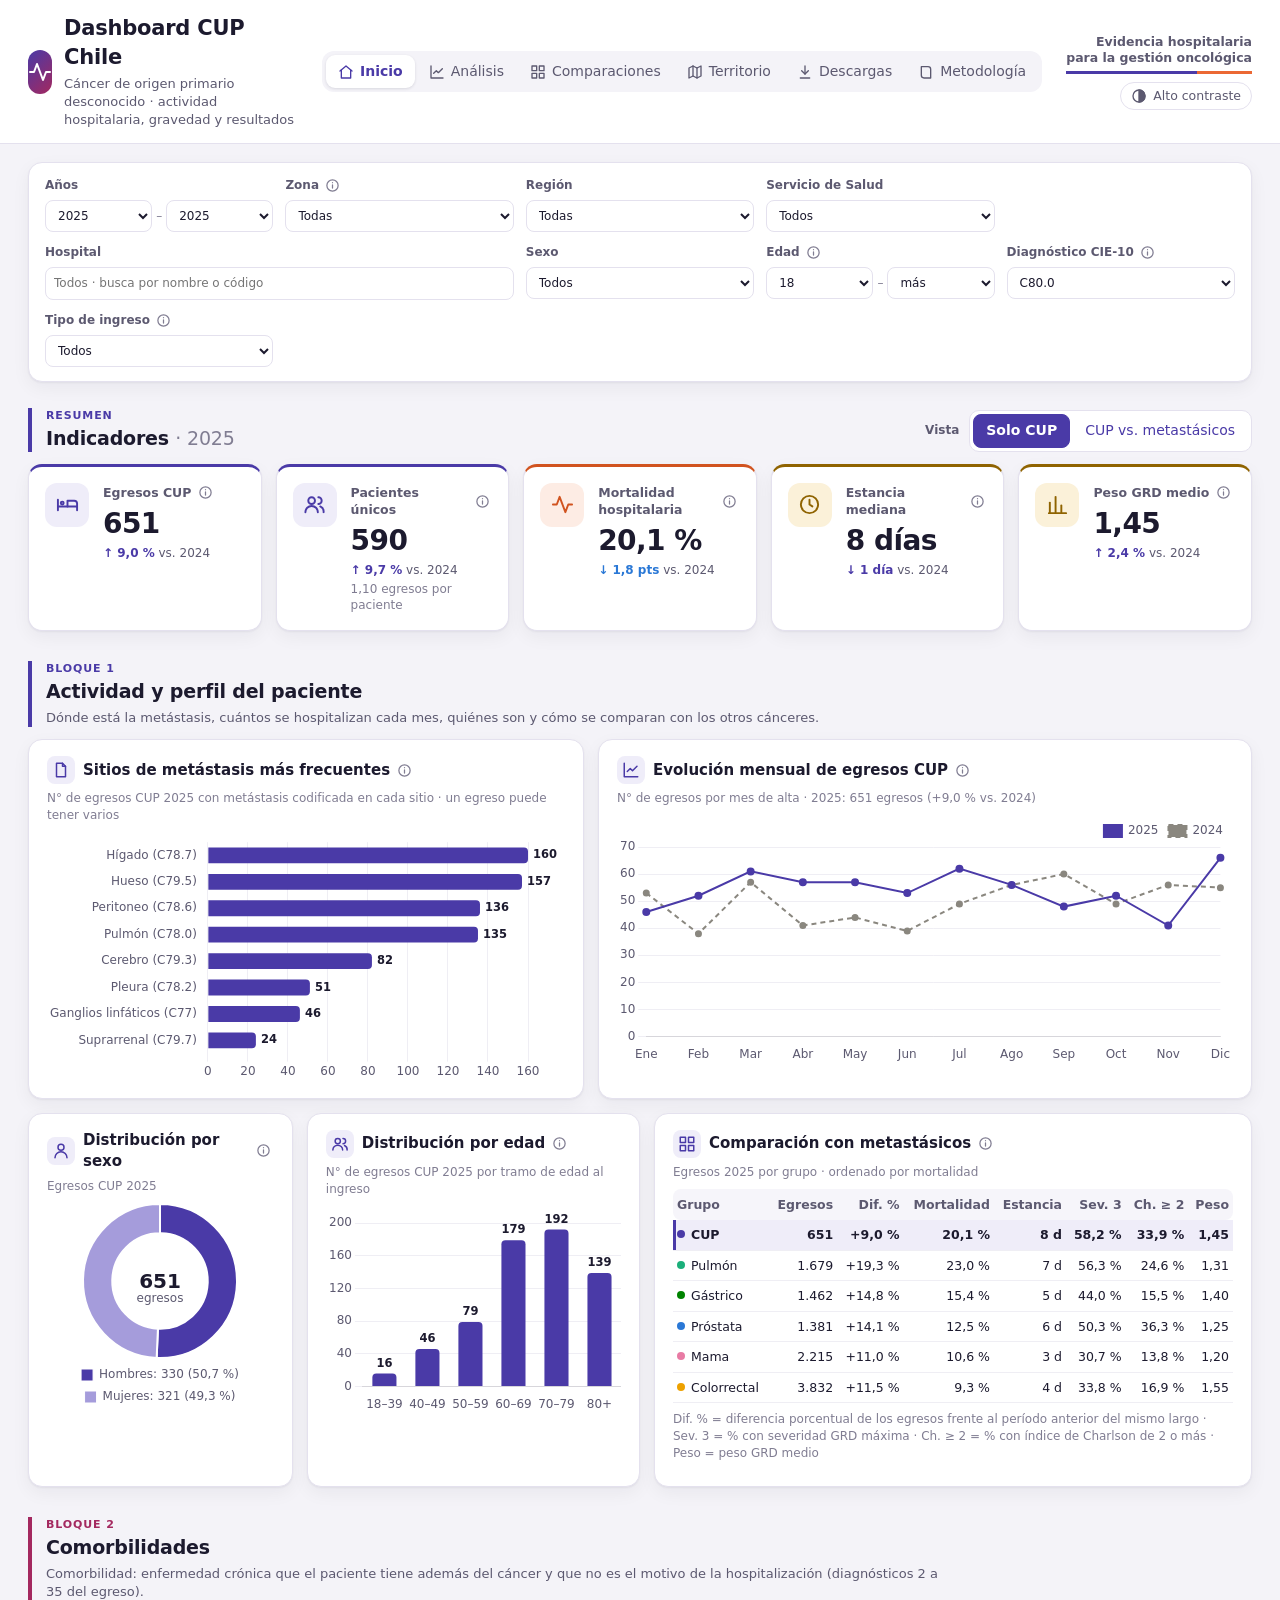
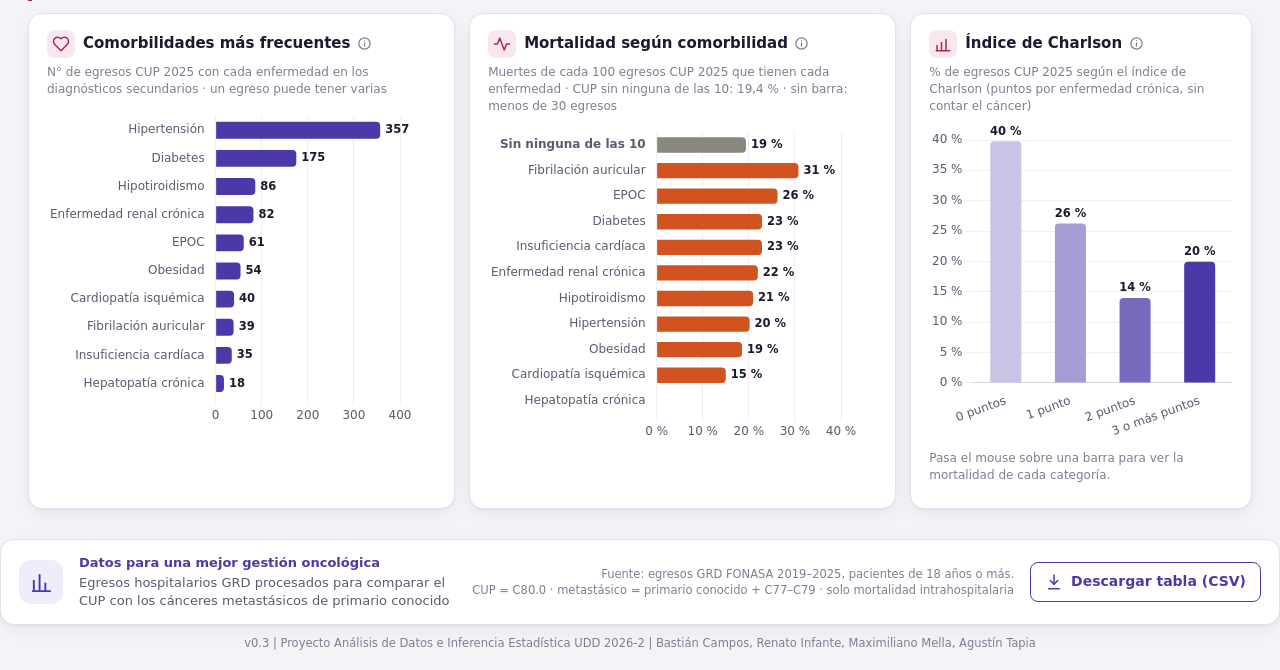
==== commit 9bc66cc5: "Territorio: todas las regiones con margen de error y alta por oncología - Gráfico por región con bar" ====
--- a/dashboard/index.html
+++ b/dashboard/index.html
@@ -327,13 +327,20 @@
           </div>
         </div>
         <div class="vista" role="group" aria-label="Colorear el mapa por">
-          <span class="etiqueta">Colorear por</span>
+          <span class="etiqueta">Indicador</span>
           <div class="botones-vista" id="t-indicador">
+            <button class="boton-vista" data-indicador="mortalidad">Mortalidad</button>
+            <button class="boton-vista" data-indicador="oncologia">Oncología</button>
+            <button class="boton-vista" data-indicador="estancia">Estancia</button>
             <button class="boton-vista" data-indicador="egresos">Egresos</button>
-            <button class="boton-vista" data-indicador="mortalidad">Mortalidad</button>
           </div>
         </div>
       </div>
+    </div>
+    <div class="aviso-periodo" id="t-aviso" hidden>
+      <svg viewBox="0 0 24 24"><circle cx="12" cy="12" r="9"/><path d="M12 8v5"/><path d="M12 16.5h.01"/></svg>
+      <span></span>
+      <button type="button" class="boton-vista" id="t-ver-todo">Ver 2019–2025</button>
     </div>
     <div class="fila-territorio-t">
       <div class="tarjeta panel panel-mapa">
@@ -344,9 +351,16 @@
       </div>
       <div class="columna-territorio">
         <div class="fila-kpi" id="t-kpi"></div>
-        <div class="tarjeta panel tono-muerte">
-          <h2><svg viewBox="0 0 24 24"><polyline points="2 12 6 12 9 4 15 20 18 12 22 12"/></svg><span class="con-ayuda" data-ayuda="regiones">Mortalidad por región</span></h2>
+        <div class="tarjeta panel tono-territorio">
+          <div class="cabeza-panel">
+            <h2><svg viewBox="0 0 24 24"><path d="M3 3v18h18"/><path d="M7 16h4"/><path d="M7 12h9"/><path d="M7 8h6"/></svg><span class="con-ayuda" data-ayuda="regiones"><span id="t-graf-titulo">Mortalidad por región</span></span></h2>
+            <div class="botones-vista" id="t-orden" role="group" aria-label="Orden de las regiones">
+              <button class="boton-vista" data-orden="geo">Norte a sur</button>
+              <button class="boton-vista" data-orden="valor">Mayor a menor</button>
+            </div>
+          </div>
           <p class="nota" id="t-nota-mort"></p>
+          <p class="hallazgo" id="t-hallazgo"></p>
           <div class="caja-grafico alto-t-mort"><canvas id="g-t-mort"></canvas></div>
         </div>
         <div class="tarjeta panel">
--- a/dashboard/css/estilos.css
+++ b/dashboard/css/estilos.css
@@ -384,7 +384,18 @@
 .controles-territorio { display: flex; gap: 18px; flex-wrap: wrap; }
 .fila-territorio-t { display: grid; grid-template-columns: 400px 1fr; gap: 14px; align-items: start; }
 .mapa-grande { margin-top: 14px; }
-#t-kpi { grid-template-columns: repeat(5, 1fr); }
+#t-kpi { grid-template-columns: repeat(6, 1fr); }
+#t-kpi .kpi { padding: 14px; }
+.cabeza-panel { display: flex; justify-content: space-between; align-items: center; gap: 12px; flex-wrap: wrap; }
+.cabeza-panel .boton-vista { padding: 4px 10px; font-size: 12.5px; }
+.hallazgo { margin: 2px 0 10px; padding: 8px 12px; border-radius: 8px; background: var(--acento-fondo, var(--fondo-suave));
+            font-size: 13px; color: var(--tinta); }
+.hallazgo:empty { display: none; }
+.aviso-periodo { display: flex; align-items: center; gap: 10px; margin: 0 0 14px; padding: 10px 14px; border-radius: 10px;
+                 background: var(--s-recursos-fondo); color: var(--tinta); font-size: 13px; border: 1px solid var(--borde); }
+.aviso-periodo[hidden] { display: none; }
+.aviso-periodo svg { flex: none; color: var(--s-recursos); }
+.aviso-periodo span { flex: 1; }
 #t-kpi .kpi-valor { font-size: 24px; }
 .tabla-regiones tr.fila-total td { font-weight: 700; border-top: 2px solid var(--borde); }
 .leyenda-mapa { display: flex; gap: 4px; margin-top: 12px; font-size: 11px; color: var(--texto-3); }
